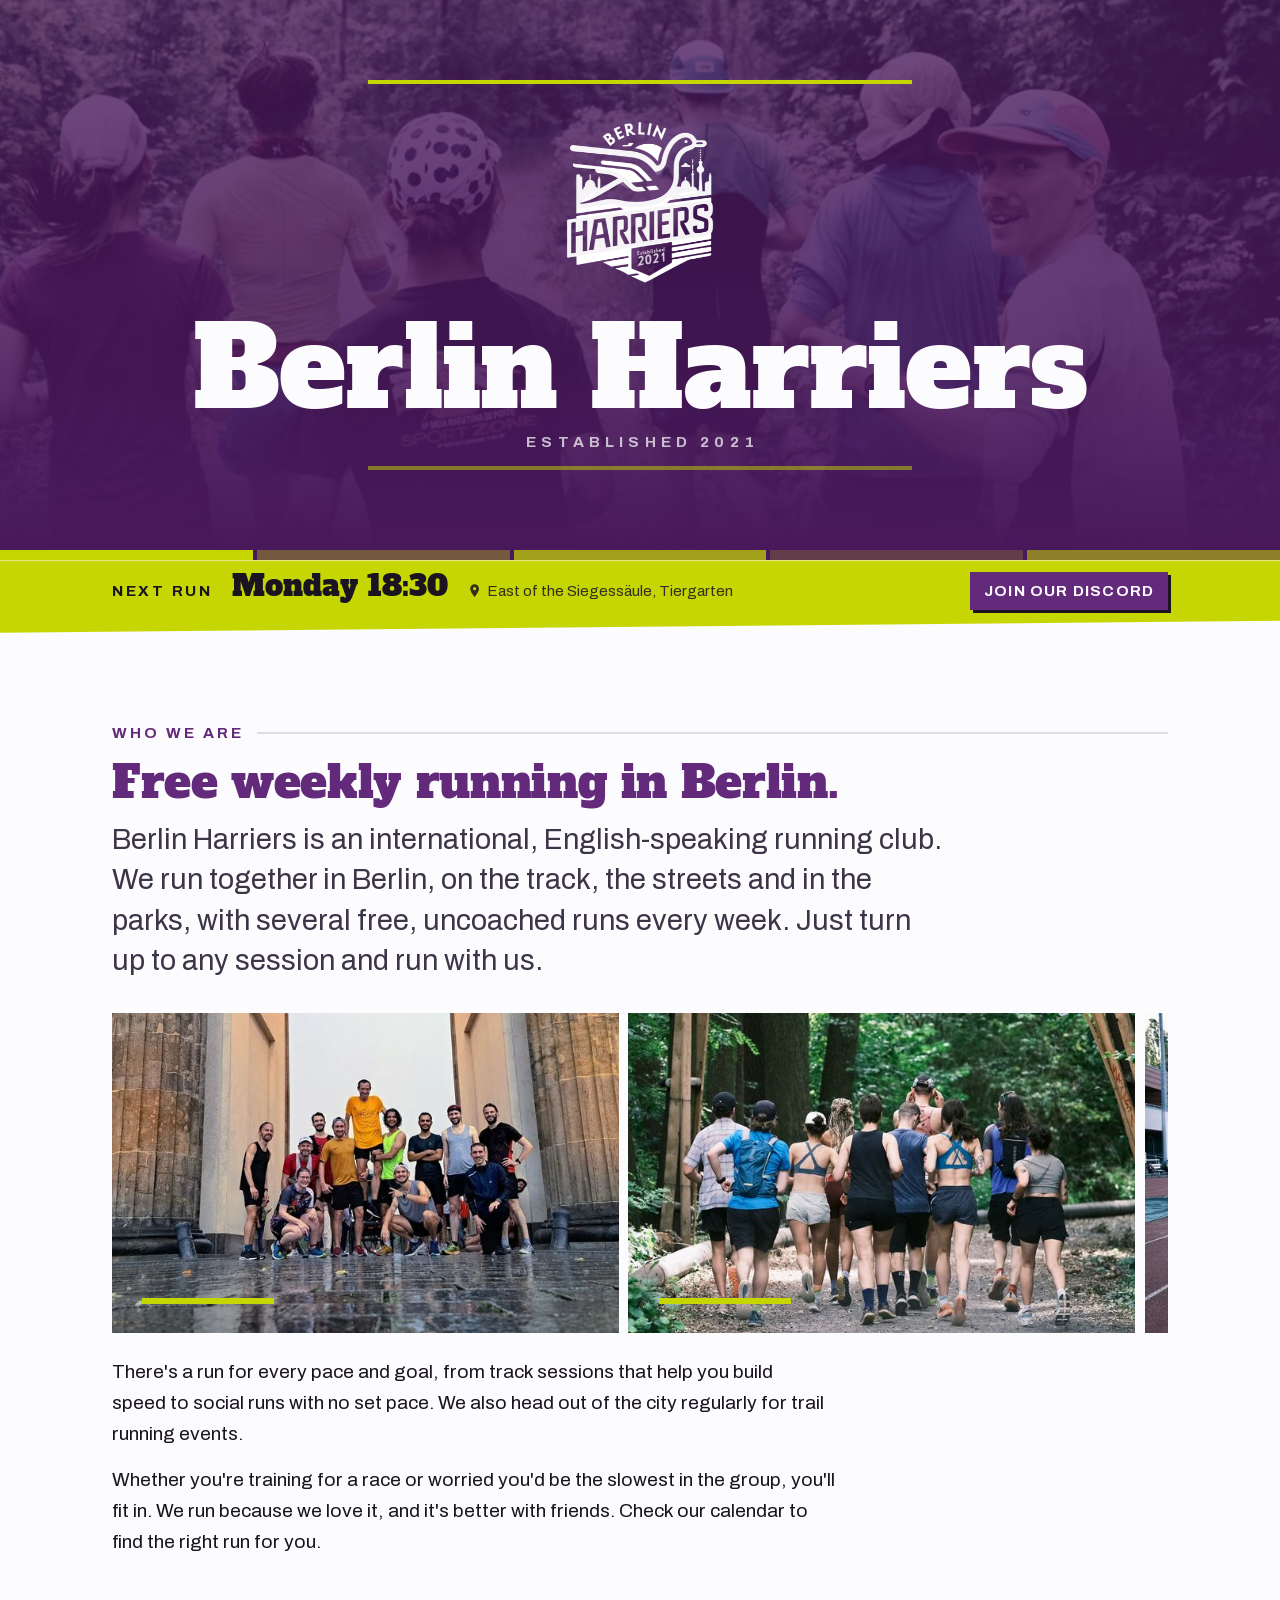
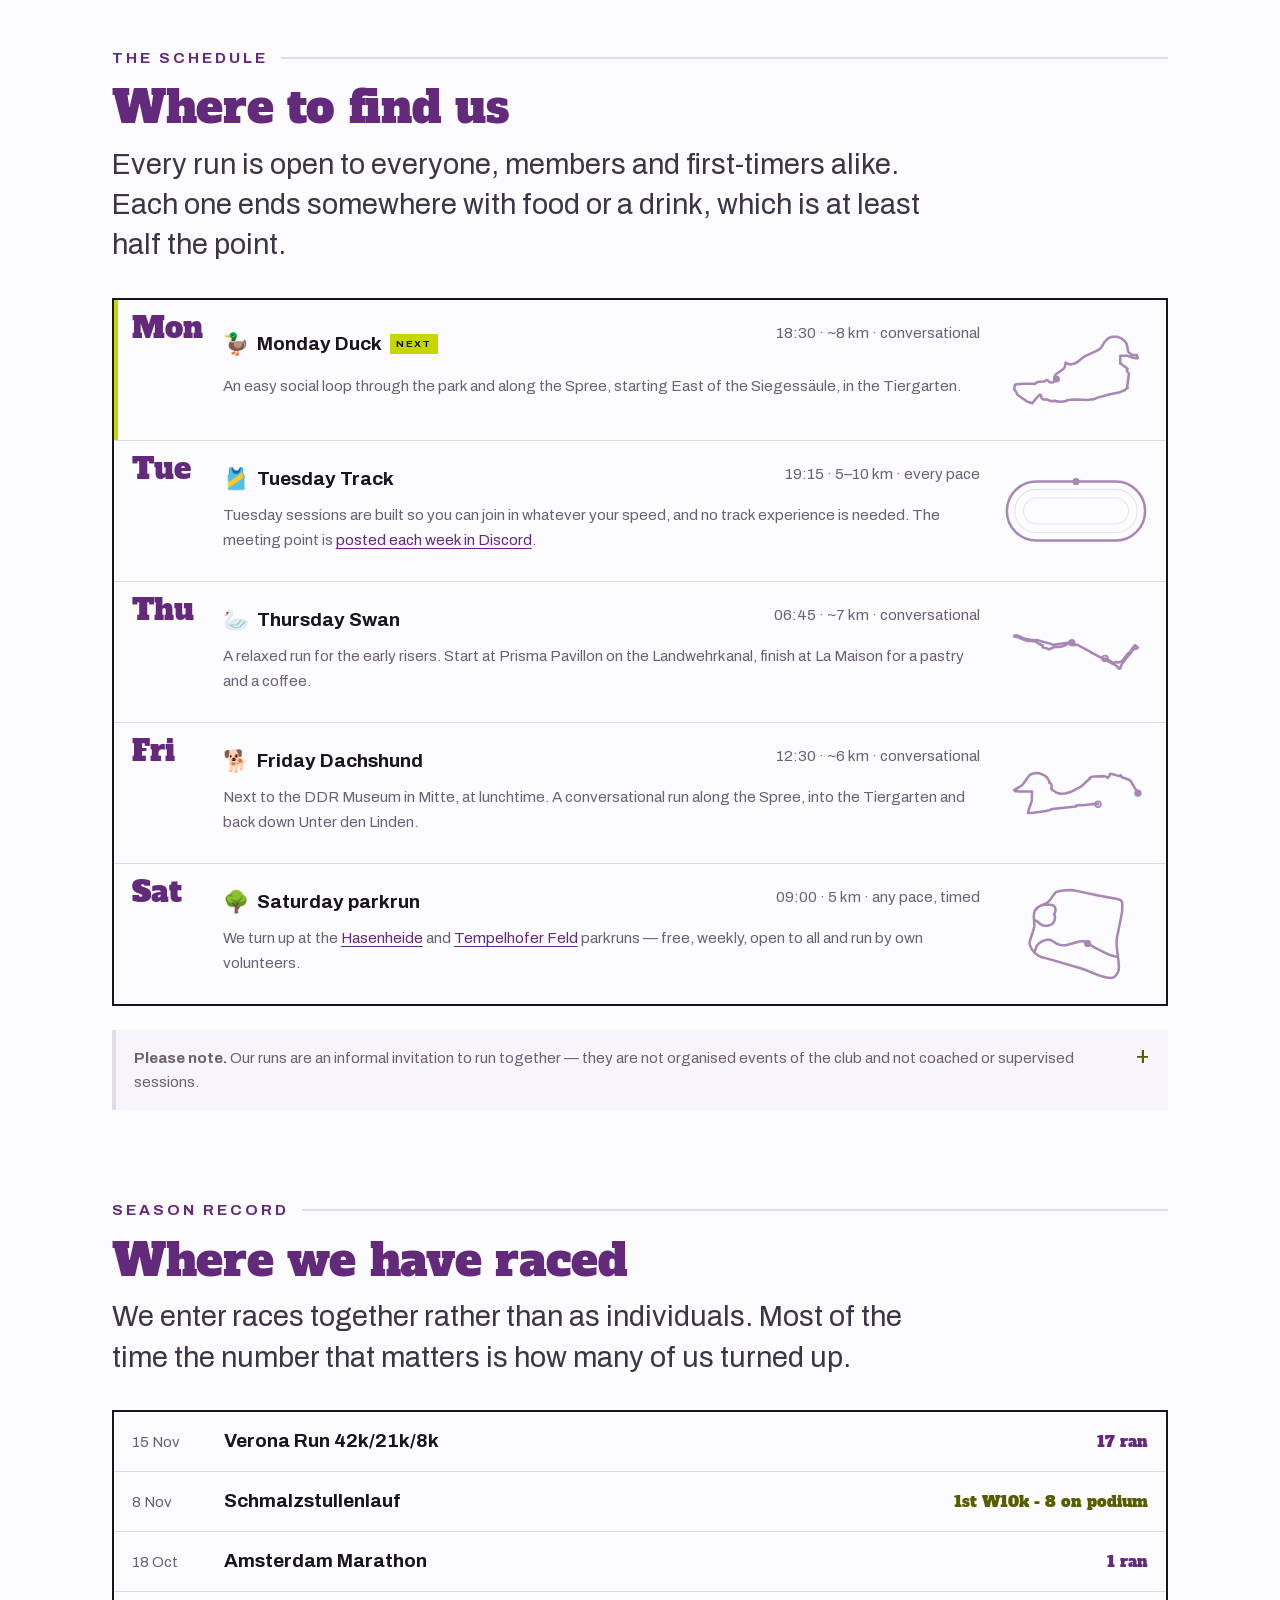
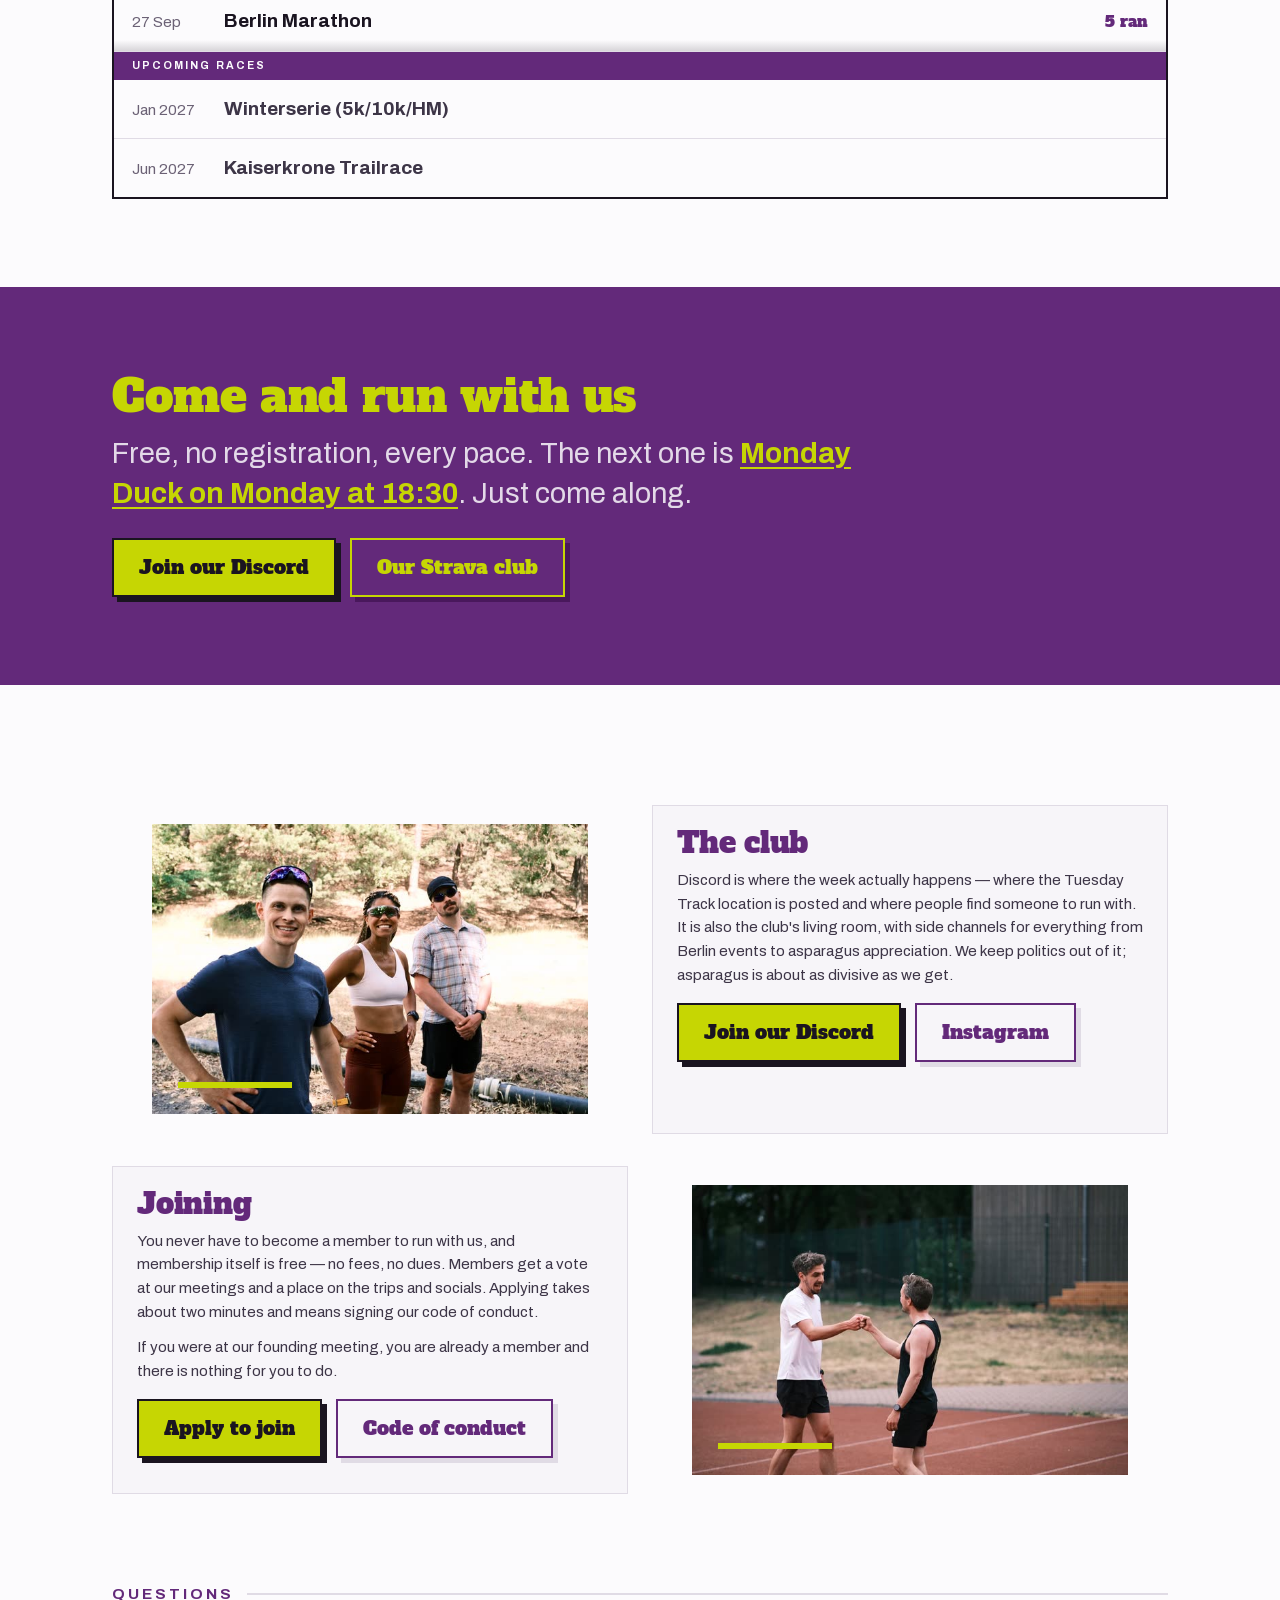
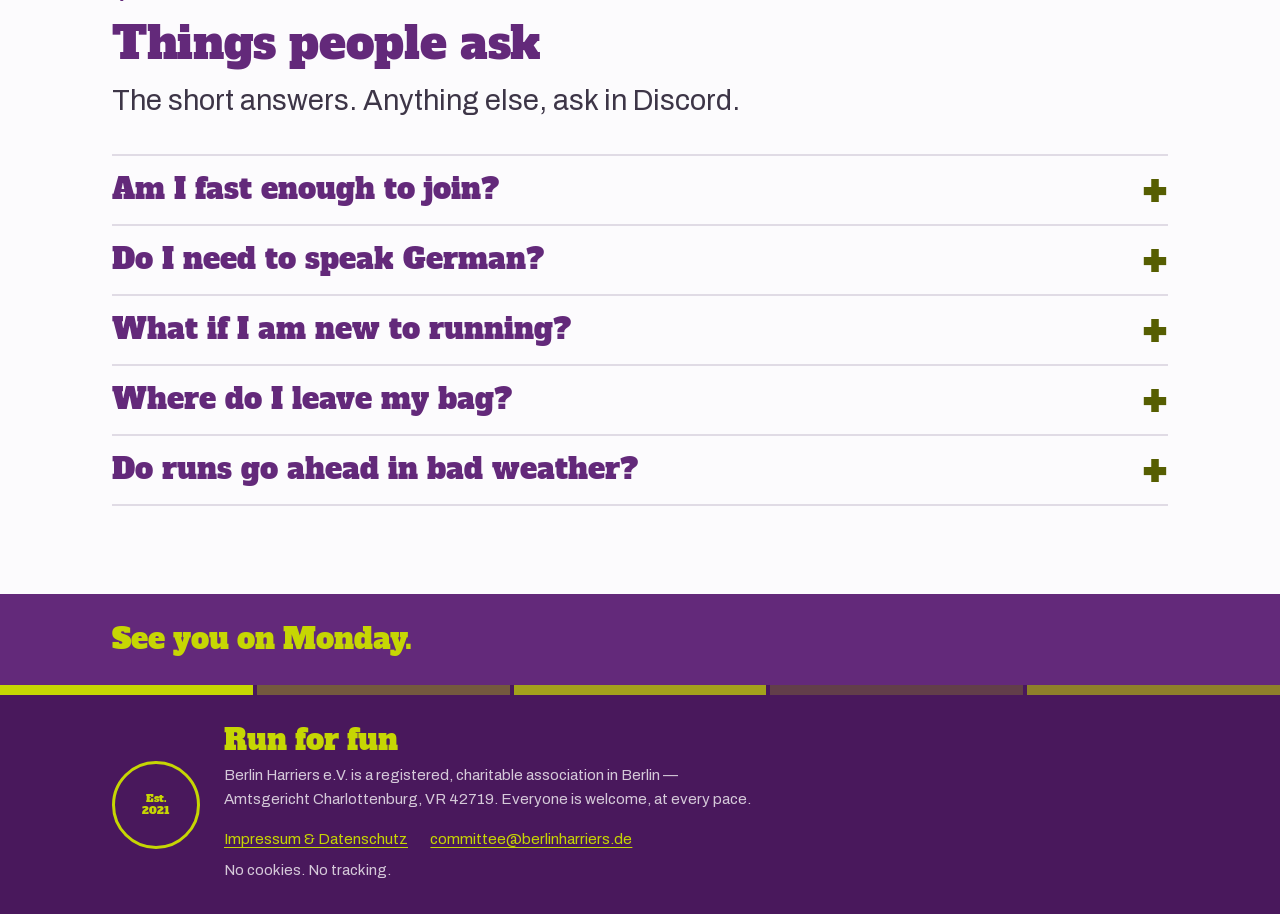
==== site/index.html @ d8f1c3f9 "Move finished races to past events, update race results and run paces Races with a data-ends date mo" ====
<!doctype html>
<html lang="en">
<head>
<meta charset="utf-8">
<meta name="viewport" content="width=device-width, initial-scale=1">
<title>Berlin Harriers e.V. — Free English-Speaking Running Club in Berlin</title>
<meta name="description" content="A free, English-speaking running club in Berlin. Five runs a week — Tiergarten, the track, the Landwehrkanal, Mitte and parkrun. No fees, no registration, no set pace. Just turn up.">
<link rel="canonical" href="https://berlinharriers.de/">
<link rel="icon" type="image/png" href="favicon-32.png">
<link rel="apple-touch-icon" href="apple-touch-icon.png">
<meta property="og:type" content="website">
<meta property="og:title" content="Berlin Harriers e.V. — Run for fun">
<meta property="og:description" content="A free, English-speaking running club in Berlin. Five runs a week. No fees, no registration, no set pace.">
<meta property="og:url" content="https://berlinharriers.de/">
<meta property="og:image" content="https://berlinharriers.de/photos/forest-1600.jpg">
<meta property="og:image:alt" content="About a dozen runners seen from behind, jogging together along a gravel path through green woodland on a summer day">
<meta property="og:locale" content="en_GB">
<meta name="twitter:card" content="summary_large_image">
<meta name="theme-color" content="#49185c">
<link rel="preload" as="font" type="font/woff2" href="fonts/archivo.woff2" crossorigin>
<link rel="stylesheet" href="styles.css">
</head>

<body itemscope itemtype="https://schema.org/SportsClub">
<meta itemprop="name" content="Berlin Harriers e.V.">
<meta itemprop="url" content="https://berlinharriers.de/">
<meta itemprop="email" content="committee@berlinharriers.de">
<meta itemprop="sport" content="Running">
<meta itemprop="foundingDate" content="2021">
<link itemprop="sameAs" href="https://www.strava.com/clubs/1002515">
<link itemprop="sameAs" href="https://www.instagram.com/berlinharriers/">
<link itemprop="sameAs" href="https://discord.gg/xsdCpfDaTn">

<a class="skip" href="#runs">Skip to the runs</a>

<header class="masthead">
  <video class="backdrop" autoplay muted loop playsinline preload="auto"
         poster="hero-poster.jpg" aria-hidden="true" tabindex="-1">
    <source src="hero.mp4" type="video/mp4">
  </video>
  <img class="backdrop backdrop--still" src="hero-poster.jpg" alt="" aria-hidden="true"
       width="1280" height="496">
  <div class="wrap">
    <div class="rule" aria-hidden="true"></div>
    <img class="crest" src="crest-knockout.png" width="400" height="423"
         alt="Berlin Harriers crest: a swan in flight above the Berlin skyline">
    <h1 itemprop="alternateName">Berlin Harriers</h1>
    <p class="est">Established 2021</p>
    <div class="rule soft" aria-hidden="true"></div>
  </div>
</header>

<div class="stripes" aria-hidden="true"><i></i><i></i><i></i><i></i><i></i></div>

<div class="next" id="next-run">
  <div class="wrap">
    <span class="lbl">Next run</span>
    <a class="run" href="runs/monday-duck.html" data-next-link><b data-next-when>Monday 18:30</b></a>
    <span class="where"><svg class="pin" viewBox="0 0 24 24" aria-hidden="true"><path fill="currentColor" d="M12 2a7 7 0 0 0-7 7c0 5 7 13 7 13s7-8 7-13a7 7 0 0 0-7-7Zm0 9.5A2.5 2.5 0 1 1 12 6.5a2.5 2.5 0 0 1 0 5Z"/></svg><span data-next-where>East of the Siegessäule, Tiergarten</span></span>
    <a class="join" href="https://discord.com/invite/xsdCpfDaTn" target="_blank" rel="noopener">Join our Discord<span class="vh"> (opens in a new tab)</span></a>
  </div>
</div>

<main>

<section class="band" id="about">
  <div class="wrap">
    <p class="eyebrow">Who we are</p>
    <h2>Free weekly running in Berlin.</h2>
    <p class="lede">Berlin Harriers is an international, English-speaking running club.
      We run together in Berlin, on the track, the streets and in the parks, with several free, uncoached runs every week.
      Just turn up to any session and run with us.</p>

    <div class="gallery" tabindex="0" role="group"
         aria-label="Club photos — scroll sideways or use the arrow keys">
      <figure class="shot">
        <img src="photos/duck-1024.jpg" width="1024" height="683" loading="lazy" decoding="async"
             alt="About fifteen runners posing together between the columns of the Brandenburg Gate on wet cobblestones, a few crouching at the front" srcset="photos/duck-640.jpg 640w, photos/duck-1024.jpg 1024w, photos/duck-1200.jpg 1200w" sizes="(min-width:52rem) 34rem, 88vw">
      </figure>
      <figure class="shot">
        <img src="photos/forest-1024.jpg" width="1024" height="683" loading="lazy" decoding="async"
             alt="About a dozen runners seen from behind, jogging together along a gravel path through green woodland on a summer day" srcset="photos/forest-640.jpg 640w, photos/forest-1024.jpg 1024w, photos/forest-1600.jpg 1600w" sizes="(min-width:52rem) 34rem, 88vw">
      </figure>
      <figure class="shot">
        <img src="photos/track-1024.jpg" width="1024" height="683" loading="lazy" decoding="async"
             alt="Runners on a red running track on a summer evening, two of them smiling as they jog towards the camera" srcset="photos/track-640.jpg 640w, photos/track-1024.jpg 1024w, photos/track-1200.jpg 1200w" sizes="(min-width:52rem) 34rem, 88vw">
      </figure>
      <figure class="shot">
        <img src="photos/swan-1024.jpg" width="1024" height="683" loading="lazy" decoding="async"
             alt="Four runners in winter running gear walking towards the camera along a cobbled street, smiling, one making a peace sign" srcset="photos/swan-640.jpg 640w, photos/swan-1024.jpg 1024w, photos/swan-1200.jpg 1200w" sizes="(min-width:52rem) 34rem, 88vw">
      </figure>
      <figure class="shot">
        <img src="photos/parkrun-1024.jpg" width="1024" height="683" loading="lazy" decoding="async"
             alt="A smiling runner in a backwards cap giving a thumbs-up while running past trees in a park" srcset="photos/parkrun-640.jpg 640w, photos/parkrun-1024.jpg 1024w, photos/parkrun-1200.jpg 1200w" sizes="(min-width:52rem) 34rem, 88vw">
      </figure>
    </div>

    <div class="prose" itemprop="description">
      <p>There's a run for every pace and goal, from track sessions that help you build speed to social runs with no set pace.
        We also head out of the city regularly for trail running events.</p>
      <p>Whether you're training for a race or worried you'd be the slowest in the group, you'll fit in.
        We run because we love it, and it's better with friends. Check our calendar to find the right run for you.</p>
    </div>
  </div>
</section>

<section class="band" id="runs">
  <div class="wrap">
    <p class="eyebrow">The schedule</p>
    <h2>Where to find us</h2>
    <p class="lede">Every run is open to everyone, members and first-timers alike. Each one ends
      somewhere with food or a drink, which is at least half the point.</p>

    <div class="fixtures" tabindex="0" role="group"
         aria-label="The five weekly runs — scroll sideways or use the arrow keys on narrow screens">

      <article class="fix" data-day="1" data-time="18:30" data-label="Monday" data-where="East of the Siegessäule, Tiergarten">
        <span class="day">Mon</span>
        <span class="name"><span class="mark" aria-hidden="true">🦆</span><a href="runs/monday-duck.html">Monday Duck</a> <span class="todaytag">Next</span></span>
        <span class="when num">18:30 · ~8 km · conversational</span>
        <span class="after">An easy social loop through the park and along the Spree, starting East of
          the Siegessäule, in the Tiergarten.</span>
        <svg class="rt" viewBox="0 0 200 150" aria-hidden="true"><path d="M72.8 87.5 72.7 85.3 71.5 84.8 70.5 83.8 70.9 82.4 72.6 80.5 82.0 74.0 83.5 72.5 84.4 70.8 85.7 64.7 89.7 66.8 92.8 67.2 97.8 66.0 101.1 64.6 112.5 55.6 127.7 48.9 132.3 46.3 133.7 45.2 136.1 42.2 139.6 35.9 143.4 32.5 143.2 32.2 145.4 30.8 147.8 29.5 150.8 28.9 156.9 28.9 159.6 29.7 163.0 31.2 166.7 33.9 169.4 36.8 170.3 38.6 170.7 40.0 170.4 40.1 171.3 42.7 172.4 49.3 173.4 50.8 176.4 53.2 179.3 54.2 184.7 54.1 185.2 58.5 186.0 58.5 182.2 58.5 178.1 57.7 171.8 55.3 161.5 55.3 161.6 66.4 162.4 66.4 171.7 73.2 170.7 74.9 171.4 74.9 170.7 74.9 171.0 77.2 173.6 79.7 170.9 100.0 172.1 99.8 170.9 100.0 167.6 103.1 160.8 105.8 147.2 108.6 128.7 113.7 127.4 114.7 123.0 115.9 121.7 115.7 116.8 116.8 98.3 116.0 92.3 116.2 87.4 117.0 86.4 117.7 86.5 118.2 79.6 119.1 77.1 119.0 74.1 118.3 71.7 118.5 71.5 117.8 69.5 118.4 69.5 118.0 68.8 117.8 65.8 118.4 59.1 116.0 54.9 115.9 53.6 115.5 52.0 113.5 51.4 110.3 49.7 109.3 49.0 109.5 45.2 114.2 44.7 114.3 39.3 121.3 39.5 121.1 33.9 119.4 30.9 118.1 18.7 109.4 16.7 105.2 14.0 101.8 15.1 95.8 15.9 95.0 29.0 94.0 40.4 94.0 42.9 94.5 44.5 92.9 46.9 91.7 49.1 91.2 55.2 91.0 57.5 90.1 58.9 88.9 60.9 89.3 62.7 91.4 65.0 92.5 68.0 92.1 69.8 91.0 71.1 89.1" fill="none" stroke="currentColor" stroke-width="3.5" stroke-linecap="round" stroke-linejoin="round"/><circle cx="72.8" cy="87.5" r="5" fill="currentColor"/></svg>
      </article>

      <article class="fix" data-day="2" data-time="19:15" data-label="Tuesday" data-where="Posted each week in Discord">
        <span class="day">Tue</span>
        <span class="name"><span class="mark" aria-hidden="true">🎽</span><a href="runs/tuesday-track.html">Tuesday Track</a> <span class="todaytag">Next</span></span>
        <span class="when num">19:15 · 5–10 km · every pace</span>
        <span class="after">Tuesday sessions are built so you can join in whatever your speed, and no
          track experience is needed. The meeting point is <a href="https://discord.gg/xsdCpfDaTn" target="_blank" rel="noopener">posted each week in
          Discord<span class="vh"> (opens in a new tab)</span></a>.</span>
        <svg class="rt" viewBox="0 0 200 150" aria-hidden="true"><g fill="none" stroke="currentColor" stroke-linecap="round"><path opacity=".22" stroke-width="1.5" d="M45 45h110a30 30 0 0 1 0 60H45a30 30 0 0 1 0-60Z"/><path opacity=".22" stroke-width="1.5" d="M45 57h110a18 18 0 0 1 0 36H45a18 18 0 0 1 0-36Z"/><path stroke-width="3.5" d="M45 34h110a41 41 0 0 1 0 82H45a41 41 0 0 1 0-82Z"/></g><circle cx="100" cy="34" r="5" fill="currentColor"/></svg>
      </article>

      <article class="fix" data-day="4" data-time="06:45" data-label="Thursday" data-where="Prisma Pavillon, Landwehrkanal">
        <span class="day">Thu</span>
        <span class="name"><span class="mark" aria-hidden="true">🦢</span><a href="runs/thursday-swan.html">Thursday Swan</a> <span class="todaytag">Next</span></span>
        <span class="when num">06:45 · ~7 km · conversational</span>
        <span class="after">A relaxed run for the early risers. Start at Prisma Pavillon on the
          Landwehrkanal, finish at La Maison for a pastry and a coffee.</span>
        <svg class="rt" viewBox="0 0 200 150" aria-hidden="true"><path d="M94.2 62.0 93.9 61.5 68.6 64.9 68.6 65.3 64.1 63.4 52.6 60.5 48.0 58.8 36.4 58.1 29.5 56.7 25.1 55.2 23.0 53.9 16.3 51.6 14.4 52.6 14.0 53.5 20.3 54.7 23.5 56.5 29.6 58.3 30.6 59.3 41.5 59.9 44.3 60.7 48.9 63.9 53.9 66.0 53.5 68.2 55.2 68.9 58.9 69.7 62.9 71.6 64.4 70.1 65.9 70.0 69.0 68.5 73.6 67.8 76.6 68.1 83.0 66.6 89.9 63.1 94.5 63.3 96.2 65.5 97.4 65.5 98.6 64.6 102.6 65.4 118.9 74.1 121.5 75.9 154.7 93.3 156.4 94.5 159.2 98.0 160.1 98.4 161.7 97.8 161.8 96.2 163.5 92.1 168.7 85.0 176.0 76.3 176.7 74.7 178.5 72.5 181.0 70.7 184.5 70.1 185.8 69.0 185.9 68.2 184.0 67.4 182.1 65.6 181.6 65.8 179.0 69.1 175.7 74.3 172.7 76.6 167.4 82.9 165.9 85.5 163.1 88.1 158.2 89.5 156.9 89.4 155.2 88.5 154.0 90.4 153.0 90.4 150.1 89.2 146.0 86.6 140.4 84.0" fill="none" stroke="currentColor" stroke-width="3.5" stroke-linecap="round" stroke-linejoin="round"/><circle cx="140.4" cy="84.0" r="4" fill="none" stroke="currentColor" stroke-width="2.5"/><circle cx="94.2" cy="62.0" r="5" fill="currentColor"/></svg>
      </article>

      <article class="fix" data-day="5" data-time="12:30" data-label="Friday" data-where="DDR Museum, Mitte">
        <span class="day">Fri</span>
        <span class="name"><span class="mark" aria-hidden="true">🐕</span><a href="runs/friday-dachshund.html">Friday Dachshund</a> <span class="todaytag">Next</span></span>
        <span class="when num">12:30 · ~6 km · conversational</span>
        <span class="after">Next to the DDR Museum in Mitte, at lunchtime. A conversational run along
          the Spree, into the Tiergarten and back down Unter den Linden.</span>
        <svg class="rt" viewBox="0 0 200 150" aria-hidden="true"><path d="M186.0 75.3 176.8 59.8 175.5 57.8 174.4 56.9 163.2 52.8 162.4 50.4 159.7 51.5 154.4 49.8 147.3 48.4 146.0 52.0 144.1 53.9 143.5 53.3 139.4 51.6 137.7 51.5 137.6 51.9 132.7 51.7 125.1 52.2 121.0 52.9 118.8 54.3 119.0 55.9 117.7 56.0 108.0 65.3 107.7 65.1 105.8 66.9 91.5 74.0 84.7 75.8 79.0 75.9 74.4 75.0 71.7 74.1 71.9 73.6 66.9 70.6 65.4 68.7 66.1 67.5 66.2 65.3 65.8 63.7 64.3 60.9 62.9 60.9 62.5 58.4 61.0 55.3 60.2 54.0 58.2 52.1 55.3 50.1 49.0 47.6 44.6 47.2 41.7 47.5 37.6 49.0 34.9 51.0 26.8 62.2 24.5 64.5 21.2 66.7 15.1 69.9 15.0 70.6 14.0 71.1 15.8 72.4 19.3 72.2 19.3 72.8 38.9 72.8 38.7 85.4 34.4 98.5 34.1 98.5 33.5 102.8 40.8 102.4 58.4 100.0 63.0 98.9 66.9 97.2 100.2 93.8 100.1 92.7 100.6 92.4 107.6 91.6 107.7 91.9 109.4 91.7 109.4 92.0 121.7 90.7 121.7 90.4 122.1 90.3 123.3 90.3 123.3 90.6 130.6 89.8 130.6 90.6" fill="none" stroke="currentColor" stroke-width="3.5" stroke-linecap="round" stroke-linejoin="round"/><circle cx="130.6" cy="90.6" r="4" fill="none" stroke="currentColor" stroke-width="2.5"/><circle cx="186.0" cy="75.3" r="5" fill="currentColor"/></svg>
      </article>

      <article class="fix" data-day="6" data-time="09:00" data-label="Saturday" data-where="Hasenheide and Tempelhofer Feld">
        <span class="day">Sat</span>
        <span class="name"><span class="mark" aria-hidden="true">🌳</span><a href="runs/saturday-parkrun.html">Saturday parkrun</a> <span class="todaytag">Next</span></span>
        <span class="when num">09:00 · 5 km · any pace, timed</span>
        <span class="after">We turn up at the <a href="https://www.parkrun.com.de/hasenheide/" target="_blank" rel="noopener">Hasenheide<span class="vh"> (opens in a new tab)</span></a>
          and <a href="https://www.parkrun.com.de/tempelhoferfeld/" target="_blank" rel="noopener">Tempelhofer Feld<span class="vh"> (opens in a new tab)</span></a>
          parkruns — free, weekly, open to all and run by own volunteers.</span>
        <svg class="rt" viewBox="0 0 200 150" aria-hidden="true"><path d="M116.1 88.1 111.0 85.2 106.2 85.0 85.7 90.5 81.1 90.7 79.0 90.5 73.8 88.9 65.0 83.3 63.6 82.9 59.1 83.1 53.5 84.8 48.7 87.9 46.1 90.9 44.7 93.4 42.2 100.8 38.3 95.7 36.2 90.9 35.5 88.3 35.7 85.4 41.1 68.9 42.2 63.0 41.4 49.8 42.1 44.9 42.9 42.4 44.4 40.3 47.1 37.9 50.7 35.8 58.3 32.5 61.1 30.7 64.1 27.4 71.1 17.7 73.3 16.5 76.0 15.6 82.4 14.6 91.4 14.0 97.3 14.4 143.2 23.9 154.2 25.7 160.5 27.4 162.1 28.2 164.0 30.9 164.3 32.5 164.1 43.0 163.1 49.8 156.6 81.1 156.4 87.9 156.9 95.9 159.1 113.0 159.6 121.8 159.1 125.7 157.2 130.2 154.3 133.7 151.9 135.4 147.5 136.0 140.3 135.0 130.9 132.1 114.2 125.3 106.2 122.6 67.7 111.3 51.7 107.0 47.7 105.1 42.2 100.8 38.3 95.7 36.2 90.9 35.5 88.3 35.7 85.4 41.1 68.9 42.2 63.0 41.4 49.8 42.1 44.9 42.9 42.4 47.1 37.9 50.7 35.8 55.1 34.2 56.5 34.6 61.6 34.0 67.0 34.6 69.5 36.2 70.9 38.1 71.6 40.3 71.5 43.2 70.6 45.7 69.6 47.1 70.6 49.6 70.9 52.3 69.9 57.4 68.0 60.1 65.6 61.9 60.6 63.6 56.7 63.6 53.2 63.0 52.3 61.9 50.4 61.1 45.7 57.2 43.2 56.0 41.6 55.8 41.4 49.8 42.1 44.9 42.9 42.4 44.4 40.3 47.1 37.9 50.7 35.8 58.3 32.5 61.1 30.7 64.1 27.4 71.1 17.7 73.3 16.5 76.0 15.6 82.4 14.6 91.4 14.0 97.3 14.4 127.3 20.8 154.2 25.7 160.5 27.4 162.1 28.2 164.0 30.9 164.3 32.5 164.1 43.0 163.1 49.8 156.6 81.1 156.4 87.9 156.9 95.9 158.2 106.6 155.3 106.4 146.8 104.1 141.3 101.6 126.1 94.0 111.8 85.6" fill="none" stroke="currentColor" stroke-width="3.5" stroke-linecap="round" stroke-linejoin="round"/><circle cx="116.1" cy="88.1" r="5" fill="currentColor"/></svg>
      </article>
    </div>

    <details class="smallprint">
      <summary><span><strong>Please note.</strong> Our runs are an informal invitation to run
        together — they are not organised events of the club and not coached or supervised sessions.</span></summary>
      <p>Everyone takes part on their own responsibility and is
        asked to judge their own fitness and health. We run on public roads and paths, where the normal
        traffic rules apply and each runner is responsible for their own conduct. Guests who are not
        members of Berlin Harriers e.V. are not covered by the club's sports insurance.</p>
    </details>
  </div>
</section>

<section class="band" id="season">
  <div class="wrap">
    <p class="eyebrow">Season record</p>
    <h2>Where we have raced</h2>
    <p class="lede">We enter races together rather than as individuals. Most of the time the number
      that matters is how many of us turned up.</p>

    <div class="season">
      <div class="past" role="region" aria-label="Past races" tabindex="0">
      <div class="row"><span class="dt num">15 Nov</span><span class="ev">Verona Run 42k/21k/8k</span><span class="rs">17 ran</span></div>
      <div class="row"><span class="dt num">8 Nov</span><span class="ev">Schmalzstullenlauf</span><span class="rs win">1st W10k - 8 on podium</span></div>
      <div class="row"><span class="dt num">18 Oct</span><span class="ev">Amsterdam Marathon</span><span class="rs">1 ran</span></div>
      <div class="row"><span class="dt num">27 Sep</span><span class="ev">Berlin Marathon</span><span class="rs">5 ran</span></div>
      <div class="row"><span class="dt num">13 Sep</span><span class="ev">Kreuzberger Viertelmarathon</span><span class="rs">2 ran</span></div>
      <div class="row"><span class="dt num">6 Sep</span><span class="ev">Reinickendorf Halbmarathon</span><span class="rs">2 ran</span></div>
      <div class="row"><span class="dt num">15–16 Aug</span><span class="ev">Mauerweglauf (100 Miles Berlin)</span><span class="rs win">1st place</span></div>
      <div class="row"><span class="dt num">13 Jun</span><span class="ev">Tschirgant Trail Race</span><span class="rs">17 ran</span></div>
      <div class="row"><span class="dt num">10 May</span><span class="ev">Wings for Life World Run</span><span class="rs">2 ran</span></div>
      <div class="row"><span class="dt num">20 Apr</span><span class="ev">Boston Marathon</span><span class="rs">2 ran</span></div>
      <div class="row"><span class="dt num">19 Apr</span><span class="ev">Vienna Marathon</span><span class="rs">2 ran</span></div>
      <div class="row"><span class="dt num">12 Apr</span><span class="ev">Rotterdam Marathon</span><span class="rs">1 ran</span></div>
      <div class="row"><span class="dt num">6 Mar</span><span class="ev">Transgrancanaria</span><span class="rs">3 ran</span></div>
      <div class="row"><span class="dt num">1 Mar</span><span class="ev">Kleinmachnow Backyard Half Marathon</span><span class="rs win">1st place</span></div>
      </div>
      <!-- data-ends: the race's last day (month end if only the month is known), used by app.js -->
      <div class="now">Upcoming races</div>
      <div class="row up" data-ends="2027-01-31"><span class="dt num">Jan 2027</span><span class="ev">Winterserie (5k/10k/HM)</span></div>
      <div class="row up" data-ends="2027-06-26"><span class="dt num">Jun 2027</span><span class="ev">Kaiserkrone Trailrace</span></div>
    </div>


  </div>
</section>

<section class="cta">
  <div class="wrap">
    <h2>Come and run with us</h2>
    <p>Free, no registration, every pace. The next one is
      <a href="runs/monday-duck.html" data-next-run data-next-link>Monday Duck on Monday at 18:30</a>. Just come along.</p>
    <div class="btns">
      <a class="btn" href="https://discord.gg/xsdCpfDaTn" target="_blank" rel="noopener">Join our Discord<span class="vh"> (opens in a new tab)</span></a>
      <a class="btn ghost" href="https://www.strava.com/clubs/1002515" target="_blank" rel="noopener">Our Strava club<span class="vh"> (opens in a new tab)</span></a>
    </div>
  </div>
</section>

<section class="band" id="join">
  <div class="wrap">
    <div class="duo">
      <figure class="shot">
        <img src="photos/trio-640.jpg" width="1024" height="683" loading="lazy" decoding="async"
               alt="Three runners in sunglasses smiling at the camera in a sunny clearing among pine trees" srcset="photos/trio-640.jpg 640w, photos/trio-1024.jpg 1024w, photos/trio-1200.jpg 1200w" sizes="(min-width:52rem) 34rem, 100vw">
      </figure>

      <div class="card">
        <h3>The club</h3>
        <p>Discord is where the week actually happens — where the Tuesday Track location is posted and
          where people find someone to run with. It is also the club's living room, with side channels
          for everything from Berlin events to asparagus appreciation. We keep politics out of it;
          asparagus is about as divisive as we get.</p>
        <div class="btns">
          <a class="btn" href="https://discord.gg/xsdCpfDaTn" target="_blank" rel="noopener">Join our Discord<span class="vh"> (opens in a new tab)</span></a>
          <a class="btn ghost" href="https://www.instagram.com/berlinharriers/" target="_blank" rel="noopener">Instagram<span class="vh"> (opens in a new tab)</span></a>
        </div>
      </div>
    </div>

    <div class="duo">
      <div class="card">
        <h3>Joining</h3>
        <p>You never have to become a member to run with us, and membership itself is free — no fees,
          no dues. Members get a vote at our meetings and a place on the trips and socials.
          Applying takes about two minutes and means signing our code of conduct.</p>
        <p style="margin-block-start:var(--sp-3)">If you were at our founding meeting, you are
          already a member and there is nothing for you to do.</p>
        <div class="btns">
          <a class="btn" href="https://forms.gle/tWHdSD7uLZCcdwvS8" target="_blank" rel="noopener">Apply to join<span class="vh"> (opens in a new tab)</span></a>
          <a class="btn ghost" href="code-of-conduct.pdf" target="_blank" rel="noopener">Code of conduct<span class="vh"> (opens in a new tab)</span></a>
        </div>
      </div>

      <figure class="shot">
        <img src="photos/fistbump-640.jpg" width="1024" height="683" loading="lazy" decoding="async"
               alt="Two runners bumping fists on a red running track, one in a white T-shirt and one in a black vest" srcset="photos/fistbump-640.jpg 640w, photos/fistbump-1024.jpg 1024w, photos/fistbump-1200.jpg 1200w" sizes="(min-width:52rem) 34rem, 100vw">
      </figure>
    </div>
  </div>
</section>

<section class="band" id="faq">
  <div class="wrap">
    <p class="eyebrow">Questions</p>
    <h2>Things people ask</h2>
    <p class="lede">The short answers. Anything else, ask in Discord.</p>

    <div class="faq">
      <details>
        <summary>Am I fast enough to join?</summary>
        <p>We have club members of many different speeds. Some of our usual runs are done at easy or
          conversational paces: we agree the pace depending on who is joining and try to stick together,
          so no one is left behind. On Tuesday and Saturday everyone runs at their own pace, we cheer
          each other on and grab a bite or a drink together afterwards. The Harriers is a good place to
          find people who run at your pace and meet up for runs, and a good place if you're looking to
          get faster, too.</p>
      </details>
      <details>
        <summary>Do I need to speak German?</summary>
        <p>No. Our members come from many different countries, and we are a primarily English-speaking
          club.</p>
      </details>
      <details>
        <summary>What if I am new to running?</summary>
        <p>We are happy to welcome members who are new to running. It makes us happy to see new people
          join this awesome sport we love so much. Come along to one of our runs, and we'll be glad to
          give you tips to help you on your way.</p>
      </details>
      <details>
        <summary>Where do I leave my bag?</summary>
        <p>Some of our runs take place in more organised settings, like Tuesday Track and the Saturday
          parkruns, but the other runs during the week have nowhere to leave a bag. We recommend a
          running backpack if you want to carry a warmer jacket, extra snacks or water.</p>
      </details>
      <details>
        <summary>Do runs go ahead in bad weather?</summary>
        <p>Generally we meet up rain or shine, but it's best to check the Discord channel for each run
          the day before or the morning of the run to make sure it's taking place. Runs are sometimes
          cancelled because of icy conditions.</p>
      </details>
    </div>
  </div>
</section>

<section class="cta cta--slim">
  <div class="wrap">
    <h2>See you on <span data-next-day>Monday</span>.</h2>
  </div>
</section>

</main>

<div class="stripes" aria-hidden="true"><i></i><i></i><i></i><i></i><i></i></div>

<footer>
  <div class="wrap">
    <div class="rosette" aria-hidden="true">Est.<br>2021</div>
    <div>
      <h2>Run for fun</h2>
      <p>Berlin Harriers e.V. is a registered, charitable association in Berlin — Amtsgericht
        Charlottenburg, VR 42719. Everyone is welcome, at every pace.</p>
      <p class="legal">
        <a href="impressum.html">Impressum &amp; Datenschutz</a>
        <a href="mailto:committee@berlinharriers.de">committee@berlinharriers.de</a>
        <span>No cookies. No tracking.</span>
      </p>
    </div>
  </div>
</footer>

<script src="app.js" defer></script>
</body>
</html>
---- site/styles.css ----
/* Berlin Harriers e.V. — no cookies, no storage, no third-party requests.
   One small local script for the next-run display. */

@font-face{font-family:'Alfa Slab One';src:url('fonts/AlfaSlabOne-Regular.woff2') format('woff2');
  font-weight:400;font-style:normal;font-display:swap}
@font-face{font-family:'Archivo';src:url('fonts/archivo.woff2') format('woff2');
  font-weight:400 700;font-style:normal;font-display:swap}

@layer tokens, base, layout, devices, components, motion;

@layer tokens{
  :root{
    color-scheme:light dark;
    --paper:      light-dark(oklch(99%   .003 308), oklch(18.7% .022 297));
    --surface:    light-dark(oklch(97.3% .006 308), oklch(22.7% .029 299));
    --line:       light-dark(oklch(89.8% .015 308), oklch(31%   .030 302));
    --ink:        light-dark(oklch(20.4% .025 307), oklch(92.5% .014 304));
    --ink-soft:   light-dark(oklch(34.5% .033 305), oklch(82%   .020 304));
    --muted:      light-dark(oklch(50.9% .033 308), oklch(70.4% .032 305));
    --purple:     oklch(40% .140 314.6);
    --purple-deep:oklch(32% .120 314.6);
    --brand:      light-dark(oklch(40% .140 314.6), oklch(74% .070 316));
    --on-purple:  oklch(99% .003 308);
    --volt:       oklch(83.5% .189 115.1);
    --volt-ink:   light-dark(oklch(46% .104 115.4), oklch(83.5% .189 115.1));
    --on-volt:    oklch(20.4% .025 307);

    --dsp:'Alfa Slab One',Rockwell,Georgia,serif;
    --body:'Archivo',ui-sans-serif,system-ui,-apple-system,sans-serif;

    --s--1:clamp(.86rem,.83rem + .15vw,.95rem);
    --s-0: clamp(1.10rem,1.06rem + .20vw,1.20rem);
    --s-1: clamp(1.45rem,1.32rem + .60vw,1.90rem);
    --s-2: clamp(2.00rem,1.70rem + 1.40vw,3.10rem);
    --s-3: clamp(2.80rem,2.20rem + 2.80vw,4.60rem);
    --s-4: clamp(3.40rem,2.20rem + 6.00vw,8.00rem);

    --sp-2:.5rem; --sp-3:.75rem; --sp-4:1rem; --sp-5:1.5rem; --sp-6:2rem;
    --gut:clamp(1.15rem,4vw,3rem);
    --stack:clamp(3rem,7vw,5.5rem);
    --measure:66ch;

    --lift-sm:4px 4px 0 var(--purple-deep);
    --lift-md:5px 5px 0 var(--on-volt);
    --lift-lg:0 14px 0 -7px var(--purple);
    --dur-fast:120ms; --dur-base:200ms; --dur-slow:350ms; --dur-draw:1400ms;
    --ease-out:cubic-bezier(.2,.7,.3,1);
  }
  :root[data-theme="light"]{color-scheme:light}
  :root[data-theme="dark"]{color-scheme:dark}
}

@layer base{
  *,*::before,*::after{box-sizing:border-box}
  html{-webkit-text-size-adjust:100%;scroll-behavior:smooth;scroll-padding-block-start:4rem}
  body{margin:0;background:var(--paper);color:var(--ink);font-family:var(--body);
    font-size:var(--s-0);line-height:1.6;font-synthesis:none;overflow-x:hidden;
    -webkit-font-smoothing:antialiased}
  h1,h2,h3{margin:0;font-family:var(--dsp);font-weight:400;line-height:.95;
    letter-spacing:-.008em;text-wrap:balance}
  p{margin:0;text-wrap:pretty}
  img{max-inline-size:100%;height:auto;display:block}
  a{color:var(--brand);text-underline-offset:.18em;text-decoration-thickness:.08em}
  a:hover{text-decoration-thickness:.14em}
  :focus-visible{outline:3px solid var(--volt-ink);outline-offset:3px}
  ::selection{background:var(--purple);color:var(--on-purple)}
  .num{font-variant-numeric:tabular-nums}
  .vh{position:absolute;inline-size:1px;block-size:1px;overflow:hidden;clip-path:inset(50%);white-space:nowrap}
  .skip{position:absolute;inset-block-start:-100%;inset-inline-start:0;z-index:99;
    background:var(--volt);color:var(--on-volt);padding:.7rem 1.1rem;font-weight:700;
    text-decoration:none;letter-spacing:.1em;text-transform:uppercase;font-size:var(--s--1)}
  .skip:focus{inset-block-start:0}
}

@layer layout{
  .wrap{max-inline-size:72rem;margin-inline:auto;padding-inline:var(--gut)}
  .band{padding-block:var(--stack)}
  .band + .band{padding-block-start:0}  /* two plain bands in a row: one gap, not two */
  .eyebrow{font-family:var(--body);font-weight:700;font-size:var(--s--1);text-transform:uppercase;
    letter-spacing:.2em;color:var(--brand);display:flex;align-items:center;gap:.8rem;
    margin-block-end:var(--sp-4)}
  .eyebrow::after{content:"";flex:1;block-size:2px;background:var(--line)}
  h2{font-size:var(--s-2);color:var(--brand)}
  .lede{font-size:var(--s-1);line-height:1.4;color:var(--ink-soft);margin-block-start:var(--sp-4);
    max-inline-size:52ch}
  .prose{max-inline-size:var(--measure);display:grid;gap:var(--sp-4);margin-block-start:var(--sp-5)}
  .duo{display:grid;gap:var(--sp-5);margin-block-start:var(--sp-6)}
  @container (min-width:46rem){}
  @media (min-width:52rem){.duo{grid-template-columns:1fr 1fr}}
}

/* ── DV1–DV4 ───────────────────────────────────────── */
@layer devices{
  .stripes{display:flex;gap:4px;block-size:10px;background:var(--purple-deep)}   /* DV1 */
  .stripes i{flex:1;background:var(--volt)}
  .stripes i:nth-child(2){opacity:.34}
  .stripes i:nth-child(3){opacity:.72}
  .stripes i:nth-child(4){opacity:.20}
  .stripes i:nth-child(5){opacity:.55}

  .numeral{font-family:var(--dsp);color:var(--volt);line-height:.8;    /* DV3 */
    -webkit-text-stroke:2px var(--on-volt);paint-order:stroke fill}

  .rosette{inline-size:5.5rem;aspect-ratio:1;border-radius:50%;        /* DV4 */
    border:3px solid var(--volt);display:grid;place-items:center;text-align:center;
    font-family:var(--dsp);font-size:.66rem;color:var(--volt);line-height:1.15;padding:.5rem}
}

@layer components{
  /* masthead M9 */
  .masthead{position:relative;isolation:isolate;background:var(--purple-deep);
    color:var(--on-purple);padding-block:clamp(2.75rem,8vw,5rem);text-align:center;overflow:hidden}
  .masthead .backdrop{position:absolute;inset:0;z-index:-2;inline-size:100%;block-size:100%;
    object-fit:cover;filter:saturate(.5) contrast(1.05)}
  .masthead .backdrop--still{display:none}
  /* Phones: the header is nearly square, so filling it would crop the wide video
     to 39% of its width. A shorter video shows more of the picture, fading out low
     enough that the title still sits over it. */
  @media (max-width:40rem){
    .masthead{padding-block-end:2rem}
    .masthead .backdrop{inset:0 0 auto;block-size:min(72vw,100%);
      mask-image:linear-gradient(black 70%,transparent)}
  }
  .masthead::after{content:"";position:absolute;inset:0;z-index:-1;
    background:linear-gradient(180deg,
      color-mix(in oklab,var(--purple-deep) 78%,transparent) 0%,
      color-mix(in oklab,var(--purple-deep) 86%,transparent) 62%,
      var(--purple-deep) 100%)}
  @media (prefers-reduced-motion:reduce){
    .masthead video.backdrop{display:none}
    .masthead .backdrop--still{display:block}
  }
  .masthead .wrap{display:grid;justify-items:center;gap:var(--sp-3)}
  .rule{inline-size:min(34rem,100%);block-size:4px;background:var(--volt)}
  .rule.soft{opacity:.5}
  .crest{inline-size:clamp(120px,20vw,200px)}
  .masthead h1{font-size:var(--s-4);color:var(--on-purple);line-height:.88}
  .est{font-family:var(--body);font-weight:700;font-size:var(--s--1);text-transform:uppercase;
    letter-spacing:.34em;text-indent:.34em;color:color-mix(in oklab,var(--on-purple) 72%,transparent)}

  /* sticky next-run band, DV2 angled */
  .next{position:sticky;inset-block-start:0;z-index:20;background:var(--volt);color:var(--on-volt);
    clip-path:polygon(0 0,100% 0,100% calc(100% - 12px),0 100%);padding-block-end:12px}
  .next .wrap{display:flex;flex-wrap:wrap;align-items:baseline;gap:.2rem 1.2rem;padding-block:.7rem}
  .next .lbl{font-family:var(--body);font-weight:700;font-size:var(--s--1);
    text-transform:uppercase;letter-spacing:.18em}
  .next b{font-family:var(--dsp);font-weight:400;font-size:var(--s-1);line-height:1}
  .next .run{color:inherit;text-decoration:none}
  .next .run:hover{text-decoration:underline;text-decoration-thickness:2px;text-underline-offset:.15em}
  .next .run:focus-visible{outline-color:var(--on-volt)}
  .next .where{font-size:var(--s--1);opacity:.85}
  .next .join{margin-inline-start:auto;align-self:center;font-family:var(--body);font-weight:700;
    font-size:var(--s--1);text-transform:uppercase;letter-spacing:.08em;text-decoration:none;
    background:var(--purple);color:var(--on-purple);padding:.45em .9em;
    box-shadow:3px 3px 0 var(--on-volt);transition:transform var(--dur-fast),box-shadow var(--dur-base)}
  .next .join:hover{transform:translate(-1px,-1px);box-shadow:4px 4px 0 var(--on-volt)}
  .next .join:active{transform:translate(2px,2px);box-shadow:1px 1px 0 var(--on-volt)}
  .next .join:focus-visible{outline-color:var(--on-volt)}

  /* photos — P4 */
  .shot{position:relative;overflow:hidden;background:var(--surface)}
  .shot img{inline-size:100%}
  .shot::after{content:"";position:absolute;inset-block-end:9%;inset-inline-start:6%;
    inline-size:26%;block-size:6px;background:var(--volt)}
  .shot figcaption{font-size:var(--s--1);color:var(--muted);padding-block-start:.5rem}
  /* photo carousel: scroll-snap, no script; the next photo peeks in to show there is more */
  .gallery{display:grid;grid-auto-flow:column;grid-auto-columns:88%;gap:.6rem;
    margin-block-start:var(--sp-6);overflow-x:auto;
    scroll-snap-type:x mandatory;overscroll-behavior-x:contain}
  .gallery .shot{margin:0;scroll-snap-align:start}
  .gallery img{block-size:clamp(11rem,30vw,20rem);object-fit:cover}
  @media (min-width:52rem){.gallery{grid-auto-columns:48%}}

  /* S1 fixtures / MO4 carousel */
  .fixtures{border:2px solid var(--ink);margin-block-start:var(--sp-6);container-type:inline-size}
  /* The wipe is a background-size transition, not an animated pseudo-element:
     the fill and the text colour are on the same element, so they can never
     desynchronise into white-on-white. */
  .fix{display:grid;grid-template-columns:auto 1fr;gap:.15rem 1rem;padding:1rem 1.1rem;
    border-block-end:1px solid var(--line);position:relative;
    background-image:linear-gradient(var(--purple),var(--purple));
    background-repeat:no-repeat;background-position:left center;background-size:0% 100%;
    transition:background-size var(--dur-base) var(--ease-out),color var(--dur-base) var(--ease-out)}
  .fix:last-child{border-block-end:0}
  .fix:hover,.fix:focus-within{background-size:100% 100%;color:var(--on-purple)}
  .fix .day{font-family:var(--dsp);font-size:var(--s-1);color:var(--brand);line-height:.9;
    min-inline-size:4.2rem;transition:color var(--dur-base)}
  .fix:hover .day,.fix:focus-within .day{color:var(--volt)}
  .fix .name{font-weight:700;align-self:center;display:flex;align-items:center;gap:.5rem}
  .fix .mark{font-size:1.1em;line-height:1}
  .fix .name a{color:inherit;text-decoration:none}  /* before the hover rule below, so hover still turns it volt */
  .fix:hover .name a,.fix:focus-within .name a{text-decoration:underline}
  /* The name link covers the whole card; links in the description sit above it. */
  .fix .name a::after{content:"";position:absolute;inset:0}
  .fix .name a:focus-visible{outline:none}
  .fix .name a:focus-visible::after{outline:3px solid var(--volt);outline-offset:-5px}
  .fix .after a{position:relative;z-index:1}
  .fix .when{font-size:var(--s--1);color:var(--muted);grid-column:1/-1;transition:color var(--dur-base)}
  .fix .after{font-size:var(--s--1);color:var(--muted);grid-column:1/-1;transition:color var(--dur-base)}
  .fix .rt{grid-column:1/-1;inline-size:100%;max-inline-size:14rem;color:var(--brand);
    opacity:.55;stroke-width:1;transition:color var(--dur-base),opacity var(--dur-base)}
  .fix:hover .rt,.fix:focus-within .rt{color:var(--volt);opacity:1}
  .fix:hover .when,.fix:hover .after,.fix:focus-within .when,.fix:focus-within .after{
    color:color-mix(in oklab,var(--on-purple) 78%,transparent)}
  .fix a{color:var(--brand);transition:color var(--dur-base)}
  .fix:hover a,.fix:focus-within a{color:var(--volt)}
  /* A tap navigates straight away, which would catch the wipe half-way across
     the row. Touch screens get the full fill and its colours immediately. */
  @media (hover:none){
    .fix,.fix .day,.fix .when,.fix .after,.fix .rt,.fix a{transition:none}
  }
  .fix.today{box-shadow:inset 4px 0 0 var(--volt)}
  .fix .todaytag{display:none;font-size:.62rem;font-weight:700;letter-spacing:.14em;
    text-transform:uppercase;background:var(--volt);color:var(--on-volt);padding:.1rem .4rem}
  .fix.today .todaytag{display:inline-block}

  @container (min-width:46rem){
    .fix{grid-template-columns:4.2rem minmax(0,1fr) auto 9rem;
      column-gap:1.5rem;align-items:baseline}
    .fix .day{grid-column:1;grid-row:1}
    .fix .name{grid-column:2;grid-row:1}
    .fix .when{grid-column:3;grid-row:1;text-align:end;white-space:nowrap}
    .fix .after{grid-column:2/4;grid-row:2}
    .fix .rt{grid-column:4;grid-row:1/3;max-inline-size:9rem;align-self:center;
      justify-self:end;margin:0}
  }
  @container (max-width:46rem){
    .fixtures{display:grid;grid-auto-flow:column;grid-auto-columns:82%;gap:.6rem;border:0;
      overflow-x:auto;scroll-snap-type:x mandatory;overscroll-behavior-x:contain;
      scroll-padding-inline:var(--gut);padding-block:.25rem}
    .fix{scroll-snap-align:center;border:2px solid var(--ink)}
  }

  /* A4 season record */
  .season{border:2px solid var(--ink);margin-block-start:var(--sp-6);
    container:season/inline-size}
  .season .row{display:grid;grid-template-columns:4.75rem 1fr auto;gap:.5rem 1rem;
    padding:.85rem 1.1rem;border-block-end:1px solid var(--line);align-items:baseline}
  .season .row:last-child{border-block-end:0}
  /* Past races scroll inside the box. The "local" layers cover the "scroll"
     shadows at each end, so a shadow only shows where there is more to see. */
  .season .past{overflow-y:auto;max-block-size:15rem;background:
    linear-gradient(var(--paper) 30%,transparent) top/100% 2.5rem no-repeat local,
    linear-gradient(transparent,var(--paper) 70%) bottom/100% 2.5rem no-repeat local,
    linear-gradient(color-mix(in oklab,var(--ink) 18%,transparent),transparent) top/100% .75rem no-repeat scroll,
    linear-gradient(transparent,color-mix(in oklab,var(--ink) 18%,transparent)) bottom/100% .75rem no-repeat scroll}
  .season .past .row{box-sizing:border-box;min-block-size:3.75rem;align-content:center}
  .season .past:focus-visible{outline-offset:-3px}
  .season .dt{font-size:var(--s--1);color:var(--muted);font-variant-numeric:tabular-nums}
  .season .ev{font-weight:700}
  .season .rs{font-family:var(--dsp);color:var(--brand);font-size:var(--s--1);white-space:nowrap}
  .season .rs.win{color:var(--volt-ink)}
  .season .now{background:var(--purple);color:var(--on-purple);padding:.35rem 1.1rem;
    font-family:var(--body);font-weight:700;font-size:.66rem;letter-spacing:.2em;text-transform:uppercase}
  .season .row.up .ev{color:var(--ink-soft)}
  .season .row.up .rs{color:var(--volt-ink)}
  @container season (inline-size < 36rem){
    .season .past{max-block-size:25.25rem}  /* roughly four races, allowing for wrapped names */
    .season .row{grid-template-columns:4.75rem minmax(0,1fr)}
    .season .rs{grid-column:2;white-space:normal}
  }
  @container season (24rem <= inline-size < 36rem){
    .season .past{max-block-size:22rem}
  }

  /* buttons B1 */
  .btns{display:flex;flex-wrap:wrap;gap:.9rem;margin-block-start:var(--sp-5)}
  .btn{font-family:var(--dsp);font-weight:400;font-size:var(--s-0);padding:.62em 1.3em;
    text-decoration:none;display:inline-block;border:2px solid var(--on-volt);
    background:var(--volt);color:var(--on-volt);box-shadow:var(--lift-md);
    transition:transform var(--dur-fast),box-shadow var(--dur-base)}
  .btn:hover{transform:translate(-2px,-2px);box-shadow:7px 7px 0 var(--on-volt)}
  .btn:active{transform:translate(3px,3px);box-shadow:1px 1px 0 var(--on-volt)}
  .btn.ghost{background:transparent;color:var(--brand);border-color:var(--brand);
    box-shadow:5px 5px 0 var(--line)}
  .btn.ghost:hover{box-shadow:7px 7px 0 var(--line)}

  /* C2 CTA bands */
  .cta{background:var(--purple);color:var(--on-purple);padding-block:var(--stack)}
  .cta h2{color:var(--volt)}
  .cta p{color:color-mix(in oklab,var(--on-purple) 84%,transparent);max-inline-size:50ch;
    margin-block-start:var(--sp-4);font-size:var(--s-1);line-height:1.4}
  .cta p a{color:var(--volt);font-weight:700;text-underline-offset:.15em}
  .cta p a:hover{color:var(--on-purple)}
  .cta p a:focus-visible{outline-color:var(--volt)}
  .cta .btn.ghost{color:var(--volt);border-color:var(--volt);box-shadow:5px 5px 0 var(--purple-deep)}
  .cta--slim{padding-block:var(--sp-6)}
  .cta--slim .wrap{display:flex;flex-wrap:wrap;gap:var(--sp-4);align-items:center;
    justify-content:space-between}
  .cta--slim h2{font-size:var(--s-1)}
  .cta--slim .btns{margin:0}

  /* cards + small print */
  .card{border:1px solid var(--line);background:var(--surface);padding:var(--sp-5);
    transition:transform var(--dur-base) var(--ease-out),box-shadow var(--dur-base),border-color var(--dur-base)}
  .card:hover{transform:translateY(-4px);box-shadow:var(--lift-lg);border-color:var(--purple)}
  .card h3{font-size:var(--s-1);color:var(--brand);margin-block-end:var(--sp-3)}
  .card p{color:var(--ink-soft);font-size:var(--s--1);line-height:1.55}
  .card .btns{margin-block-start:var(--sp-4)}
  .smallprint{margin-block-start:var(--sp-5);padding:1rem 1.1rem;background:var(--surface);
    border-inline-start:4px solid var(--line);color:var(--muted);font-size:var(--s--1)}
  .smallprint summary{display:flex;justify-content:space-between;align-items:baseline;gap:var(--sp-4);
    cursor:pointer;list-style:none}
  .smallprint summary::-webkit-details-marker{display:none}
  .smallprint summary::after{content:"+";flex:none;font-size:1.6em;line-height:.8;color:var(--volt-ink);
    transition:rotate var(--dur-base) var(--ease-out)}
  .smallprint[open] summary::after{rotate:45deg}
  .smallprint summary:hover{color:var(--ink)}
  .smallprint p{margin-block-start:.5rem}

  /* FAQ — native <details>, works without JS */
  .faq{margin-block-start:var(--sp-6);border-block-start:2px solid var(--line)}
  .faq details{border-block-end:2px solid var(--line)}
  .faq summary{display:flex;justify-content:space-between;align-items:center;gap:var(--sp-4);
    padding-block:var(--sp-4);cursor:pointer;list-style:none;font-family:var(--dsp);font-weight:400;
    font-size:var(--s-1);line-height:1.1;color:var(--brand);transition:color var(--dur-fast)}
  .faq summary::-webkit-details-marker{display:none}
  .faq summary::after{content:"+";flex:none;font-size:var(--s-2);line-height:.8;color:var(--volt-ink);
    transition:rotate var(--dur-base) var(--ease-out)}
  .faq details[open] summary::after{rotate:45deg}
  .faq summary:hover{color:var(--ink)}
  .faq details p{max-inline-size:var(--measure);padding-block-end:var(--sp-5);color:var(--ink-soft);
    line-height:1.55}

  /* run pages (runs/*.html) */
  .masthead--run{padding-block:clamp(1.5rem,4vw,2.5rem)}
  .masthead--run h1{font-size:var(--s-3)}
  .masthead--run h1 .mark{font-size:.6em;vertical-align:.15em;margin-inline-end:.25em}
  .masthead .home{display:inline-flex;align-items:center;gap:.6rem;color:var(--on-purple);
    text-decoration:none;font-weight:700;font-size:var(--s--1);letter-spacing:.2em;
    text-transform:uppercase;margin-block-end:var(--sp-3)}
  .masthead .home img{inline-size:2.75rem}
  .masthead .home:hover{color:var(--volt)}
  .masthead .strava{margin-block:var(--sp-2) var(--sp-3)}

  .facts{display:grid;grid-template-columns:1fr 1fr;gap:1px;margin:0;background:var(--line);
    border:2px solid var(--ink)}
  .facts > div{background:var(--paper);padding:1rem 1.1rem}
  .facts dt{font-weight:700;font-size:var(--s--1);text-transform:uppercase;letter-spacing:.16em;
    color:var(--muted)}
  .facts dd{margin:.3rem 0 0;font-family:var(--dsp);font-size:var(--s-1);line-height:1.05;
    color:var(--brand)}
  .facts dd.txt{font-family:var(--body);font-weight:700;font-size:var(--s-0);line-height:1.3}
  .facts dd.note{font-family:var(--body);font-size:var(--s--1);color:var(--muted);line-height:1.3}
  .facts dd.places > span{display:block}  /* one meeting point per line, pin first */
  .facts .pin,.next .pin{inline-size:1em;block-size:1em;vertical-align:-.15em;margin-inline-end:.3em}
  .facts .soon{grid-column:1/-1;background:var(--volt);color:var(--on-volt)}
  .facts .soon dt,.facts .soon dd{color:var(--on-volt)}
  .facts .soon dd{font-size:var(--s-2)}
  @media (min-width:46rem){.facts{grid-template-columns:repeat(4,1fr)}}

  .route{margin:0;border:2px solid var(--ink);background:var(--surface);padding:var(--sp-5);
    color:var(--brand)}
  .route svg{display:block;inline-size:100%;block-size:auto;overflow:visible}
  .route figcaption{font-size:var(--s--1);color:var(--muted);margin-block-start:var(--sp-3)}
  /* route map image (routes/*-map.svg carries its own colours; it cannot see these tokens) */
  .route--map{padding:0;overflow:hidden}
  .route--map img{inline-size:100%}
  .route--map .map{position:relative}
  .route--map .osm{position:absolute;inset-block-end:0;inset-inline-end:0;padding:.15rem .45rem;
    font-size:.7rem;line-height:1.3;color:var(--ink-soft);
    background:color-mix(in oklab,var(--surface) 85%,transparent)}
  .route--map .osm a{color:inherit}
  .route--map figcaption{padding:var(--sp-3) var(--sp-5) var(--sp-5);margin:0}
  .duo > .prose{margin-block-start:0;align-content:start}
  .duo + .smallprint{max-inline-size:none;margin-block-start:var(--sp-6)}
  .prose h2{font-size:var(--s-1)}

  .quote{font-family:var(--dsp);font-size:var(--s-2);color:var(--brand);line-height:1.05;
    max-inline-size:20ch;margin-block-start:var(--sp-5)}

  footer{background:var(--purple-deep);color:var(--on-purple);padding-block:var(--sp-6)}
  footer .wrap{display:grid;gap:var(--sp-5);justify-items:start}
  @media (min-width:46rem){footer .wrap{grid-template-columns:auto 1fr;align-items:center}}
  footer h2{font-family:var(--dsp);font-size:var(--s-1);color:var(--volt)}
  footer p{color:color-mix(in oklab,var(--on-purple) 78%,transparent);font-size:var(--s--1);
    max-inline-size:60ch;margin-block-start:.5rem}
  footer a{color:var(--volt)}
  footer .legal{display:flex;flex-wrap:wrap;gap:.4rem 1.4rem;margin-block-start:var(--sp-4)}
}

@layer motion{
  @media (prefers-reduced-motion:reduce){
    html{scroll-behavior:auto}
    *,*::before,*::after{transition-duration:.01ms !important;animation-duration:.01ms !important}
  }
  @media (prefers-reduced-motion:no-preference){
    @supports (animation-timeline:view()){
      .band > .wrap,.cta > .wrap{animation:rise linear both;animation-timeline:view();
        animation-range:entry 2% cover 14%}
      @keyframes rise{from{opacity:0;translate:0 18px}to{opacity:1;translate:0 0}}
      #runs > .wrap{animation:none}        /* the schedule never animates in */
    }
  }
}
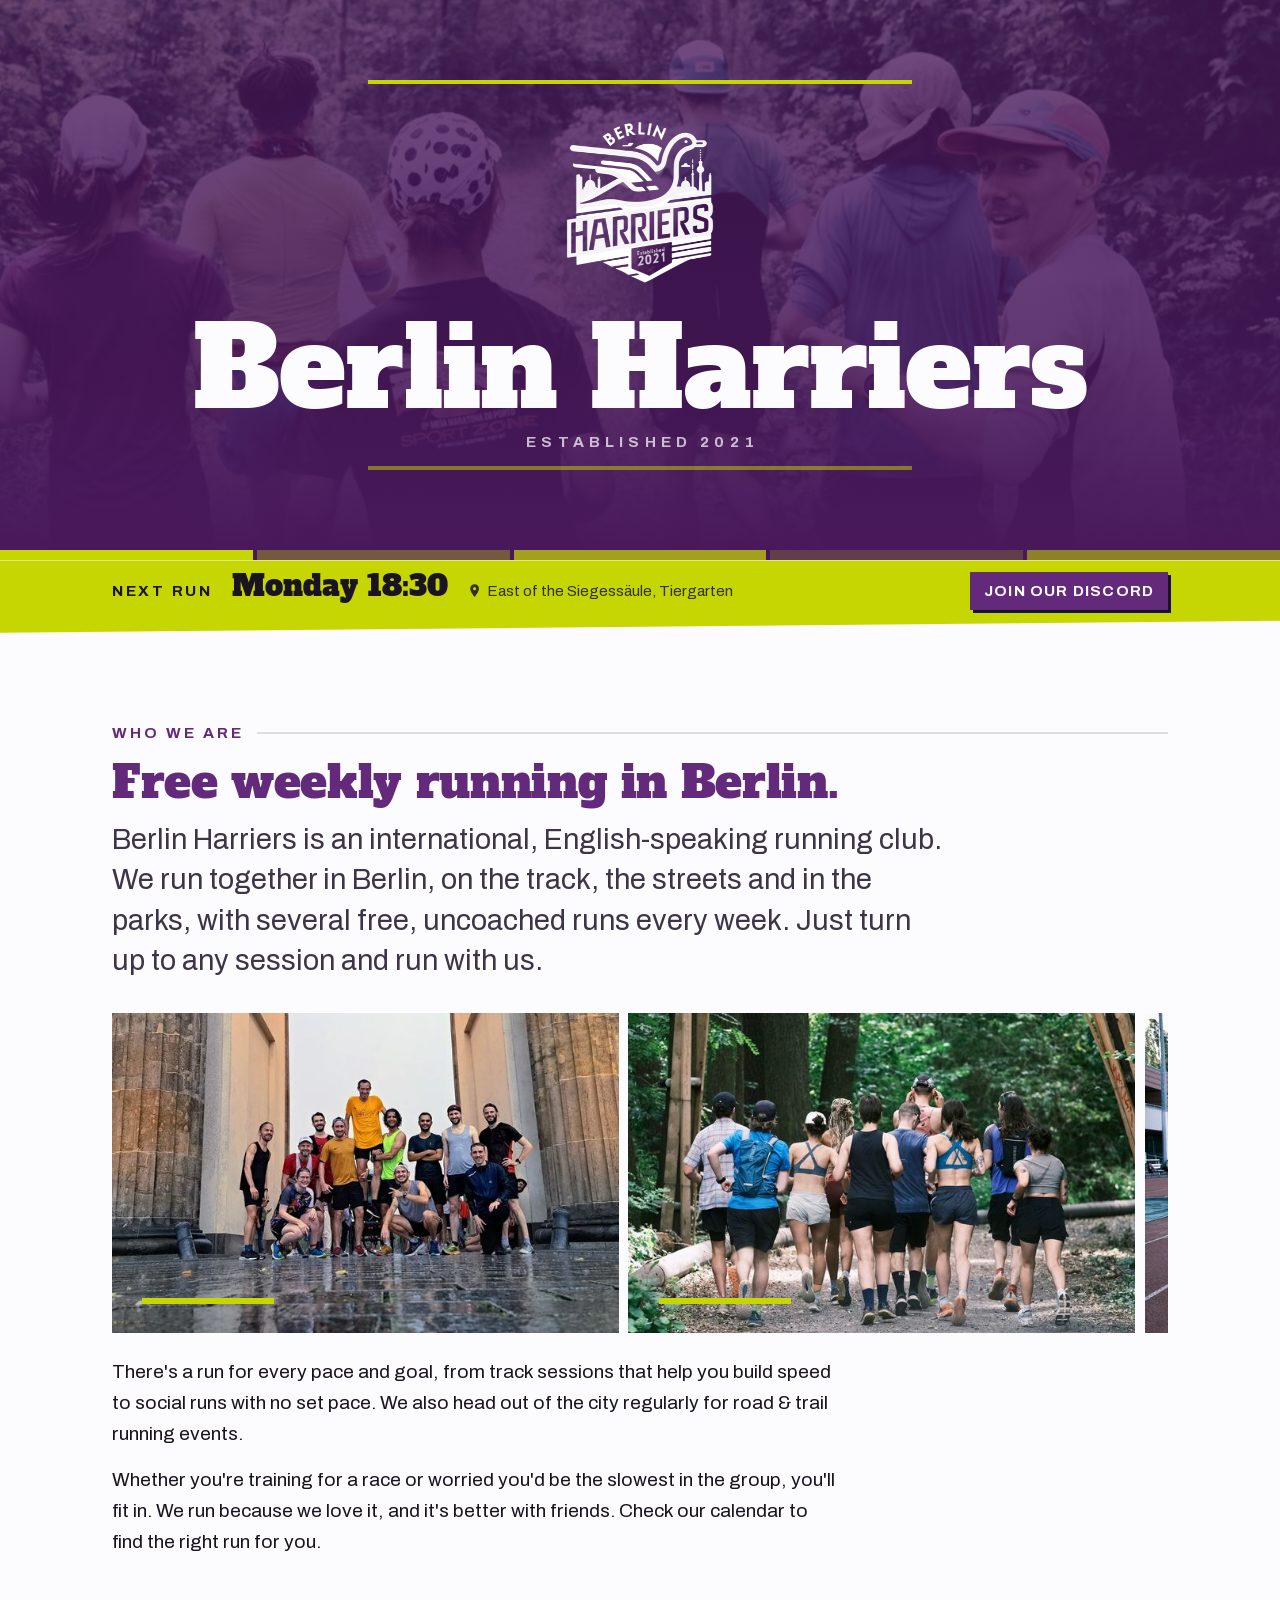
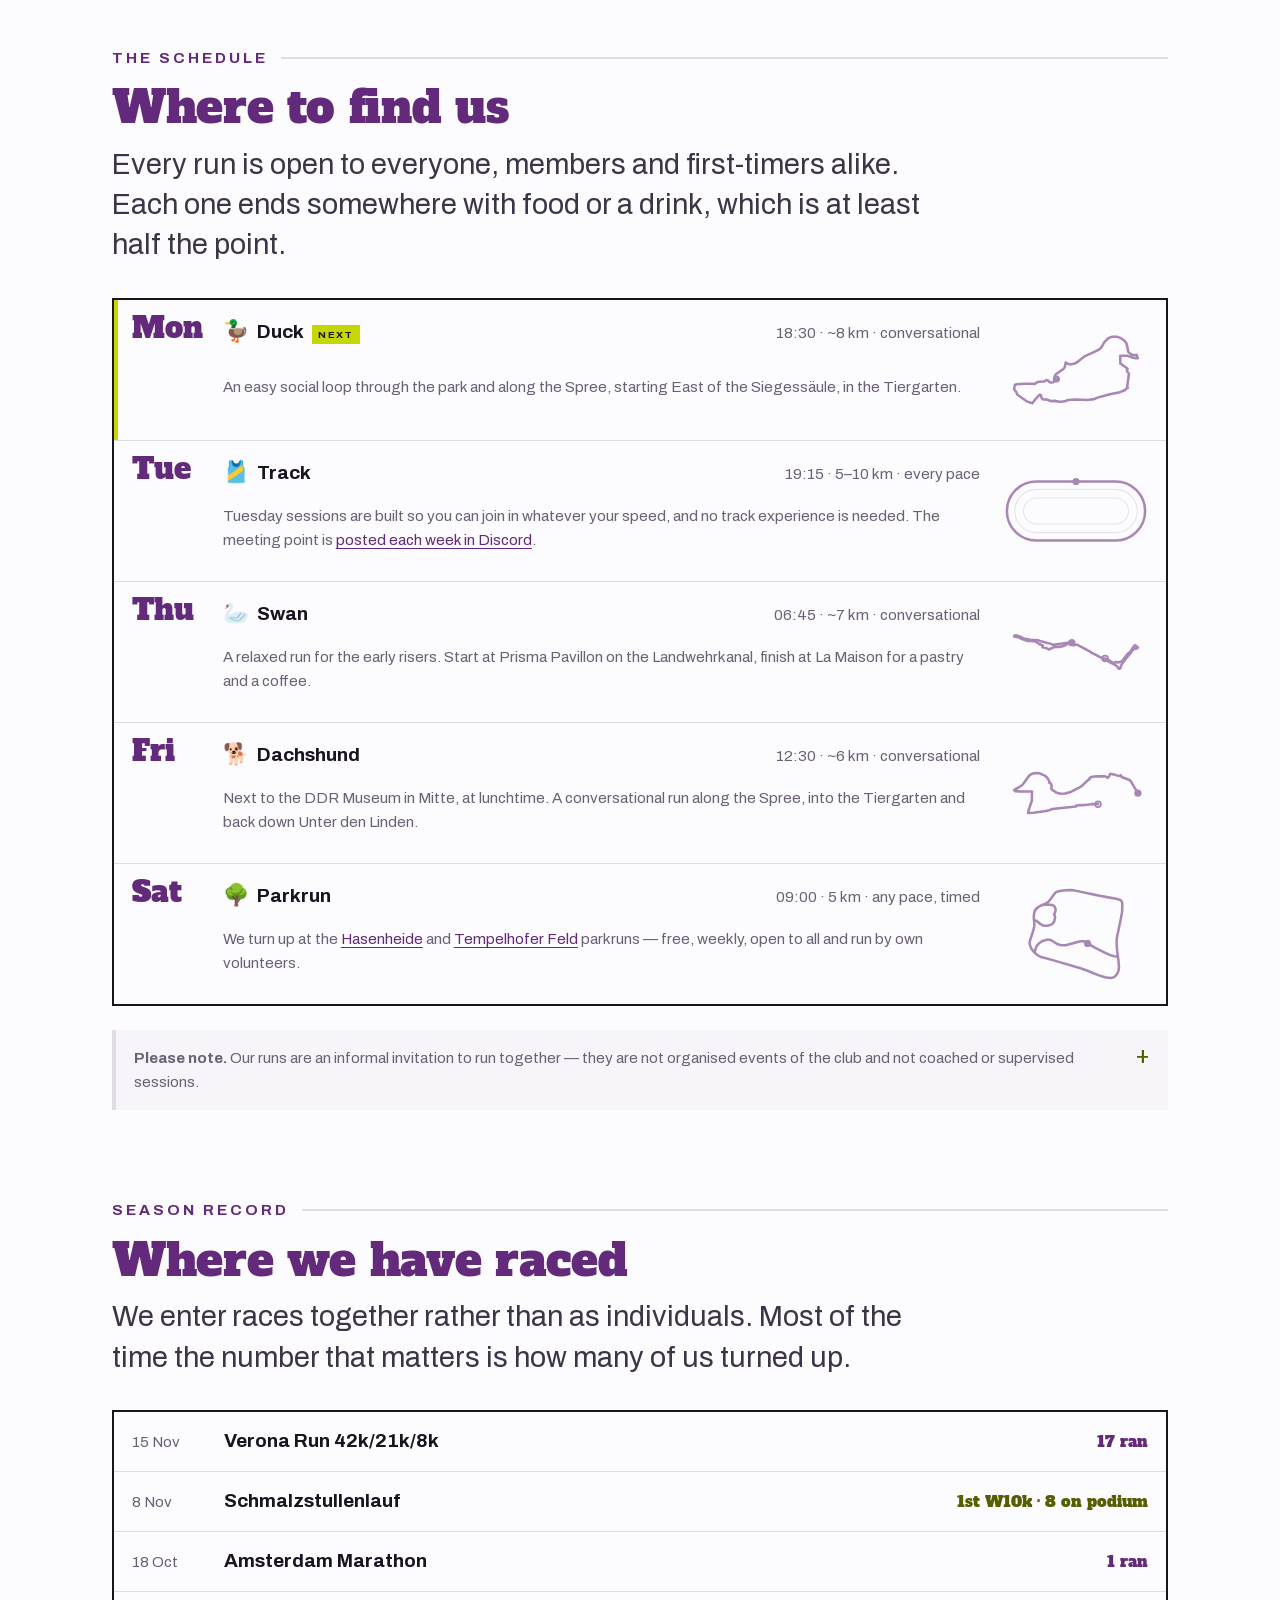
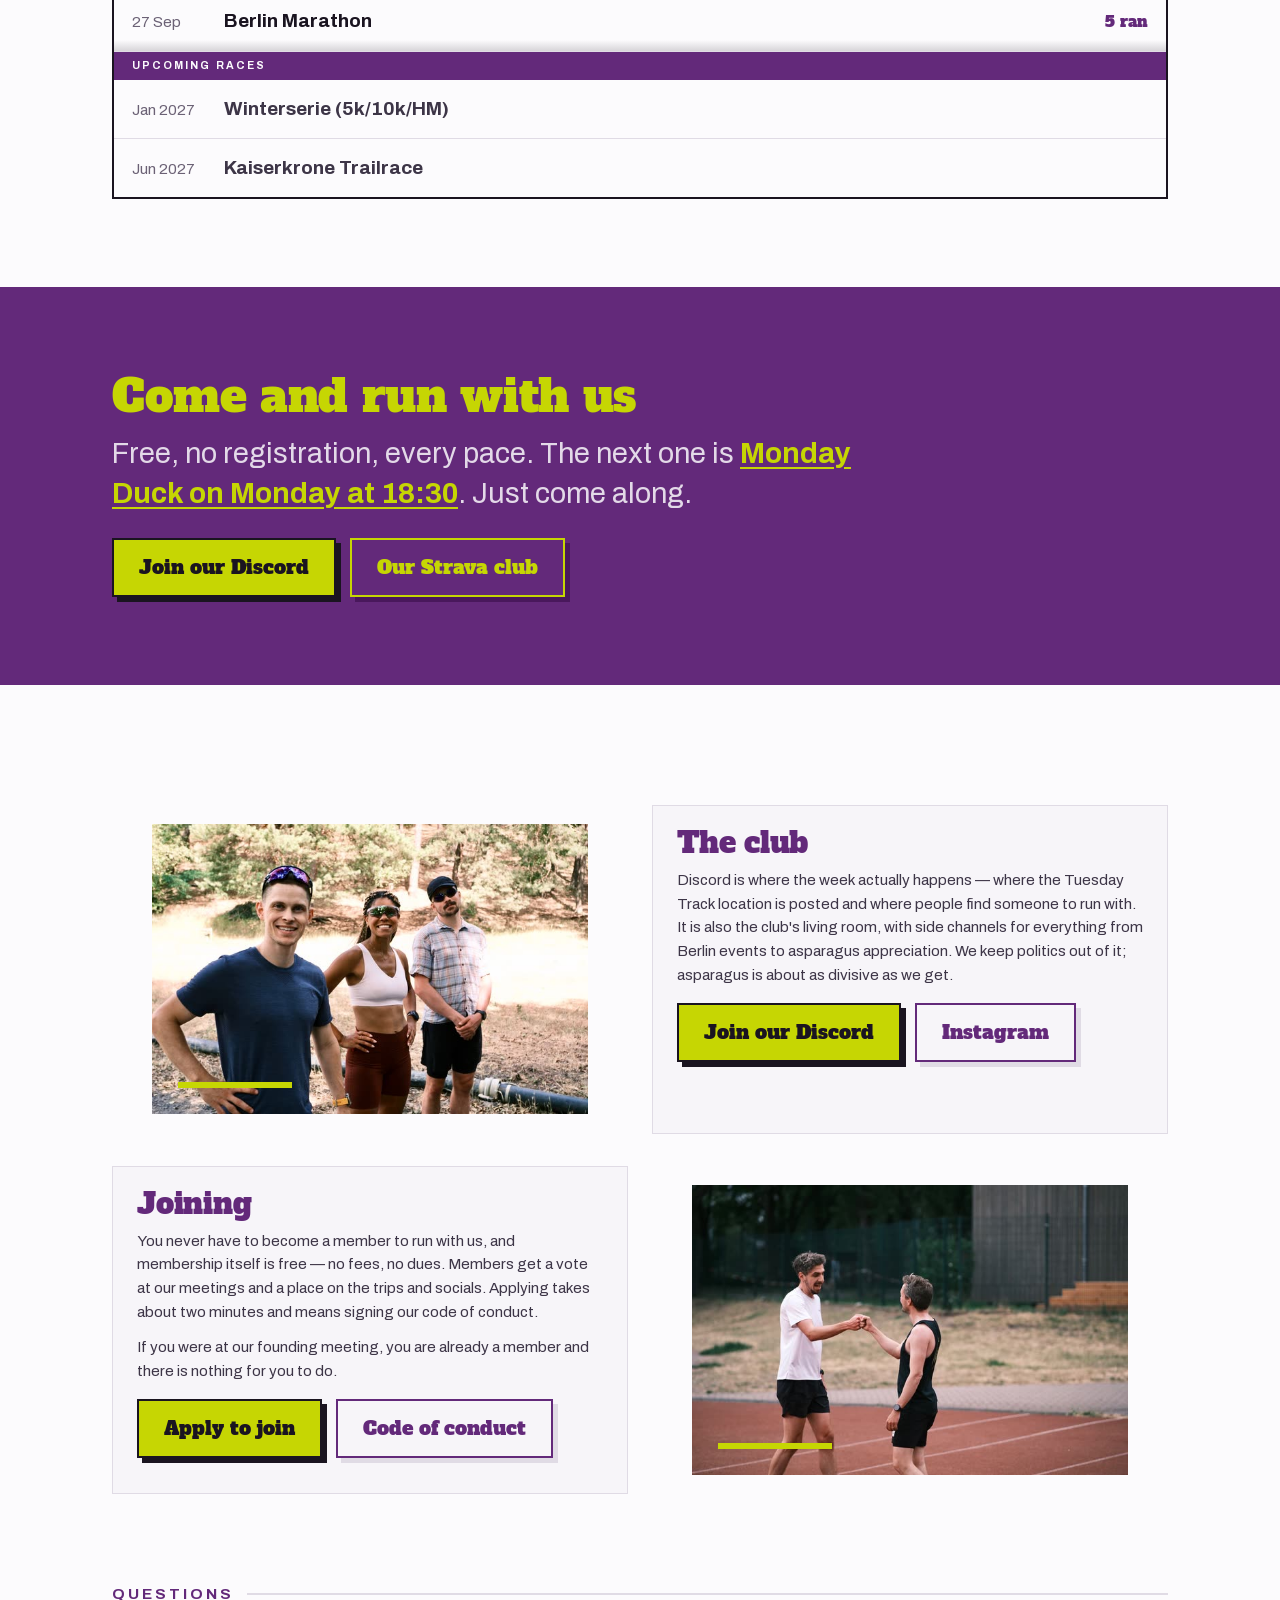
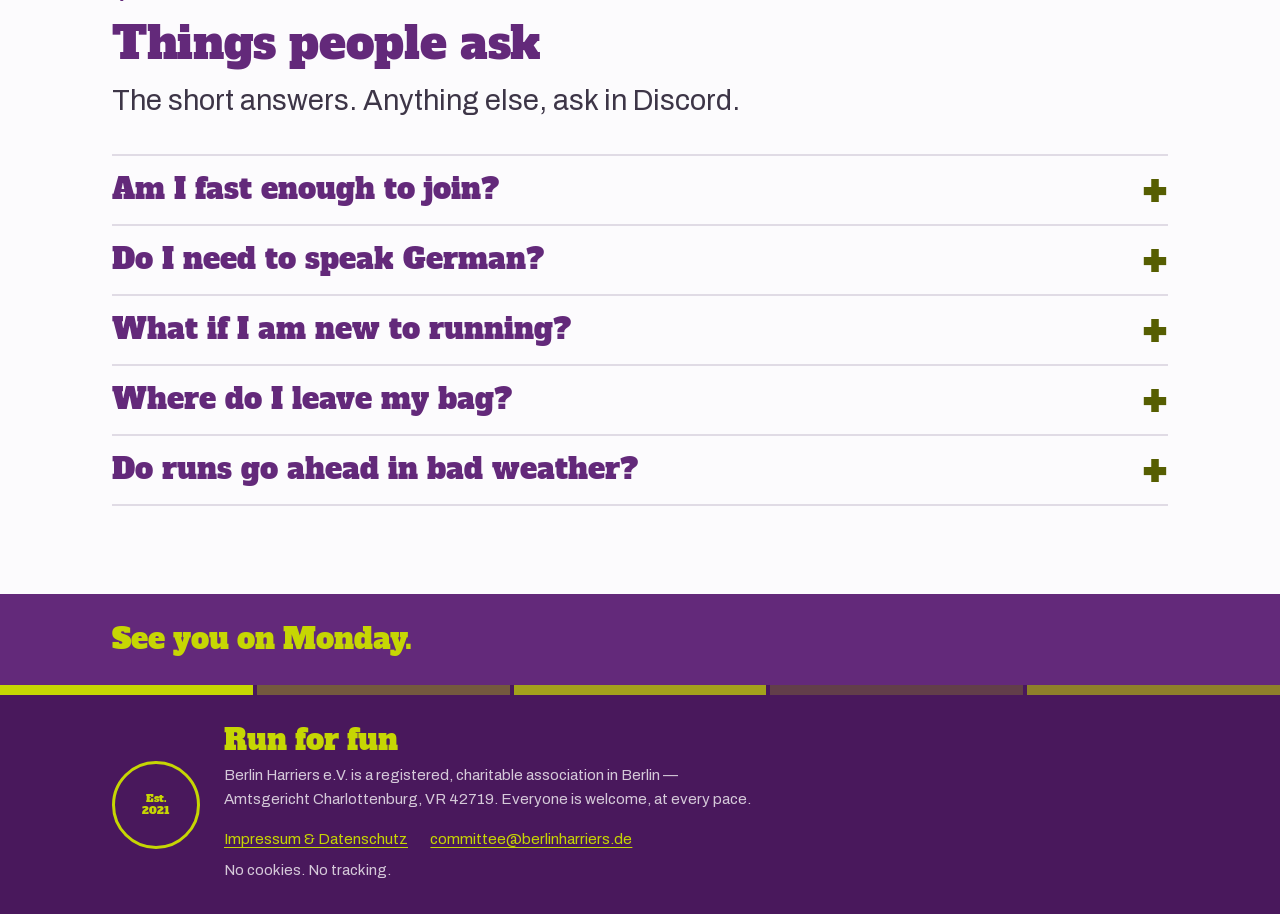
==== commit 6b622600: "small changes to calendar" ====
--- a/site/index.html
+++ b/site/index.html
@@ -97,7 +97,7 @@
 
     <div class="prose" itemprop="description">
       <p>There's a run for every pace and goal, from track sessions that help you build speed to social runs with no set pace.
-        We also head out of the city regularly for trail running events.</p>
+        We also head out of the city regularly for road & trail running events.</p>
       <p>Whether you're training for a race or worried you'd be the slowest in the group, you'll fit in.
         We run because we love it, and it's better with friends. Check our calendar to find the right run for you.</p>
     </div>
@@ -116,7 +116,7 @@
 
       <article class="fix" data-day="1" data-time="18:30" data-label="Monday" data-where="East of the Siegessäule, Tiergarten">
         <span class="day">Mon</span>
-        <span class="name"><span class="mark" aria-hidden="true">🦆</span><a href="runs/monday-duck.html">Monday Duck</a> <span class="todaytag">Next</span></span>
+        <span class="name"><span class="mark" aria-hidden="true">🦆</span><a href="runs/monday-duck.html"><span class="vh">Monday </span>Duck</a> <span class="todaytag">Next</span></span>
         <span class="when num">18:30 · ~8 km · conversational</span>
         <span class="after">An easy social loop through the park and along the Spree, starting East of
           the Siegessäule, in the Tiergarten.</span>
@@ -125,7 +125,7 @@
 
       <article class="fix" data-day="2" data-time="19:15" data-label="Tuesday" data-where="Posted each week in Discord">
         <span class="day">Tue</span>
-        <span class="name"><span class="mark" aria-hidden="true">🎽</span><a href="runs/tuesday-track.html">Tuesday Track</a> <span class="todaytag">Next</span></span>
+        <span class="name"><span class="mark" aria-hidden="true">🎽</span><a href="runs/tuesday-track.html"><span class="vh">Tuesday </span>Track</a> <span class="todaytag">Next</span></span>
         <span class="when num">19:15 · 5–10 km · every pace</span>
         <span class="after">Tuesday sessions are built so you can join in whatever your speed, and no
           track experience is needed. The meeting point is <a href="https://discord.gg/xsdCpfDaTn" target="_blank" rel="noopener">posted each week in
@@ -135,7 +135,7 @@
 
       <article class="fix" data-day="4" data-time="06:45" data-label="Thursday" data-where="Prisma Pavillon, Landwehrkanal">
         <span class="day">Thu</span>
-        <span class="name"><span class="mark" aria-hidden="true">🦢</span><a href="runs/thursday-swan.html">Thursday Swan</a> <span class="todaytag">Next</span></span>
+        <span class="name"><span class="mark" aria-hidden="true">🦢</span><a href="runs/thursday-swan.html"><span class="vh">Thursday </span>Swan</a> <span class="todaytag">Next</span></span>
         <span class="when num">06:45 · ~7 km · conversational</span>
         <span class="after">A relaxed run for the early risers. Start at Prisma Pavillon on the
           Landwehrkanal, finish at La Maison for a pastry and a coffee.</span>
@@ -144,7 +144,7 @@
 
       <article class="fix" data-day="5" data-time="12:30" data-label="Friday" data-where="DDR Museum, Mitte">
         <span class="day">Fri</span>
-        <span class="name"><span class="mark" aria-hidden="true">🐕</span><a href="runs/friday-dachshund.html">Friday Dachshund</a> <span class="todaytag">Next</span></span>
+        <span class="name"><span class="mark" aria-hidden="true">🐕</span><a href="runs/friday-dachshund.html"><span class="vh">Friday </span>Dachshund</a> <span class="todaytag">Next</span></span>
         <span class="when num">12:30 · ~6 km · conversational</span>
         <span class="after">Next to the DDR Museum in Mitte, at lunchtime. A conversational run along
           the Spree, into the Tiergarten and back down Unter den Linden.</span>
@@ -153,7 +153,7 @@
 
       <article class="fix" data-day="6" data-time="09:00" data-label="Saturday" data-where="Hasenheide and Tempelhofer Feld">
         <span class="day">Sat</span>
-        <span class="name"><span class="mark" aria-hidden="true">🌳</span><a href="runs/saturday-parkrun.html">Saturday parkrun</a> <span class="todaytag">Next</span></span>
+        <span class="name"><span class="mark" aria-hidden="true">🌳</span><a href="runs/saturday-parkrun.html"><span class="vh">Saturday </span>parkrun</a> <span class="todaytag">Next</span></span>
         <span class="when num">09:00 · 5 km · any pace, timed</span>
         <span class="after">We turn up at the <a href="https://www.parkrun.com.de/hasenheide/" target="_blank" rel="noopener">Hasenheide<span class="vh"> (opens in a new tab)</span></a>
           and <a href="https://www.parkrun.com.de/tempelhoferfeld/" target="_blank" rel="noopener">Tempelhofer Feld<span class="vh"> (opens in a new tab)</span></a>
@@ -183,7 +183,7 @@
     <div class="season">
       <div class="past" role="region" aria-label="Past races" tabindex="0">
       <div class="row"><span class="dt num">15 Nov</span><span class="ev">Verona Run 42k/21k/8k</span><span class="rs">17 ran</span></div>
-      <div class="row"><span class="dt num">8 Nov</span><span class="ev">Schmalzstullenlauf</span><span class="rs win">1st W10k - 8 on podium</span></div>
+      <div class="row"><span class="dt num">8 Nov</span><span class="ev">Schmalzstullenlauf</span><span class="rs win">1st W10k · 8 on podium</span></div>
       <div class="row"><span class="dt num">18 Oct</span><span class="ev">Amsterdam Marathon</span><span class="rs">1 ran</span></div>
       <div class="row"><span class="dt num">27 Sep</span><span class="ev">Berlin Marathon</span><span class="rs">5 ran</span></div>
       <div class="row"><span class="dt num">13 Sep</span><span class="ev">Kreuzberger Viertelmarathon</span><span class="rs">2 ran</span></div>
--- a/site/styles.css
+++ b/site/styles.css
@@ -184,11 +184,13 @@
   .fix:last-child{border-block-end:0}
   .fix:hover,.fix:focus-within{background-size:100% 100%;color:var(--on-purple)}
   .fix .day{font-family:var(--dsp);font-size:var(--s-1);color:var(--brand);line-height:.9;
-    min-inline-size:4.2rem;transition:color var(--dur-base)}
+    align-self:baseline;min-inline-size:4.2rem;transition:color var(--dur-base)}
   .fix:hover .day,.fix:focus-within .day{color:var(--volt)}
-  .fix .name{font-weight:700;align-self:center;display:flex;align-items:center;gap:.5rem}
+  .fix .name{font-weight:700;align-self:baseline;display:flex;align-items:baseline;gap:.5rem}
   .fix .mark{font-size:1.1em;line-height:1}
-  .fix .name a{color:inherit;text-decoration:none}  /* before the hover rule below, so hover still turns it volt */
+  /* The weekday is visually hidden in the link (the day column shows it), so
+     "parkrun" opens the visible name and takes a capital like its neighbours. */
+  .fix .name a{color:inherit;text-decoration:none;text-transform:capitalize}  /* before the hover rule below, so hover still turns it volt */
   .fix:hover .name a,.fix:focus-within .name a{text-decoration:underline}
   /* The name link covers the whole card; links in the description sit above it. */
   .fix .name a::after{content:"";position:absolute;inset:0}
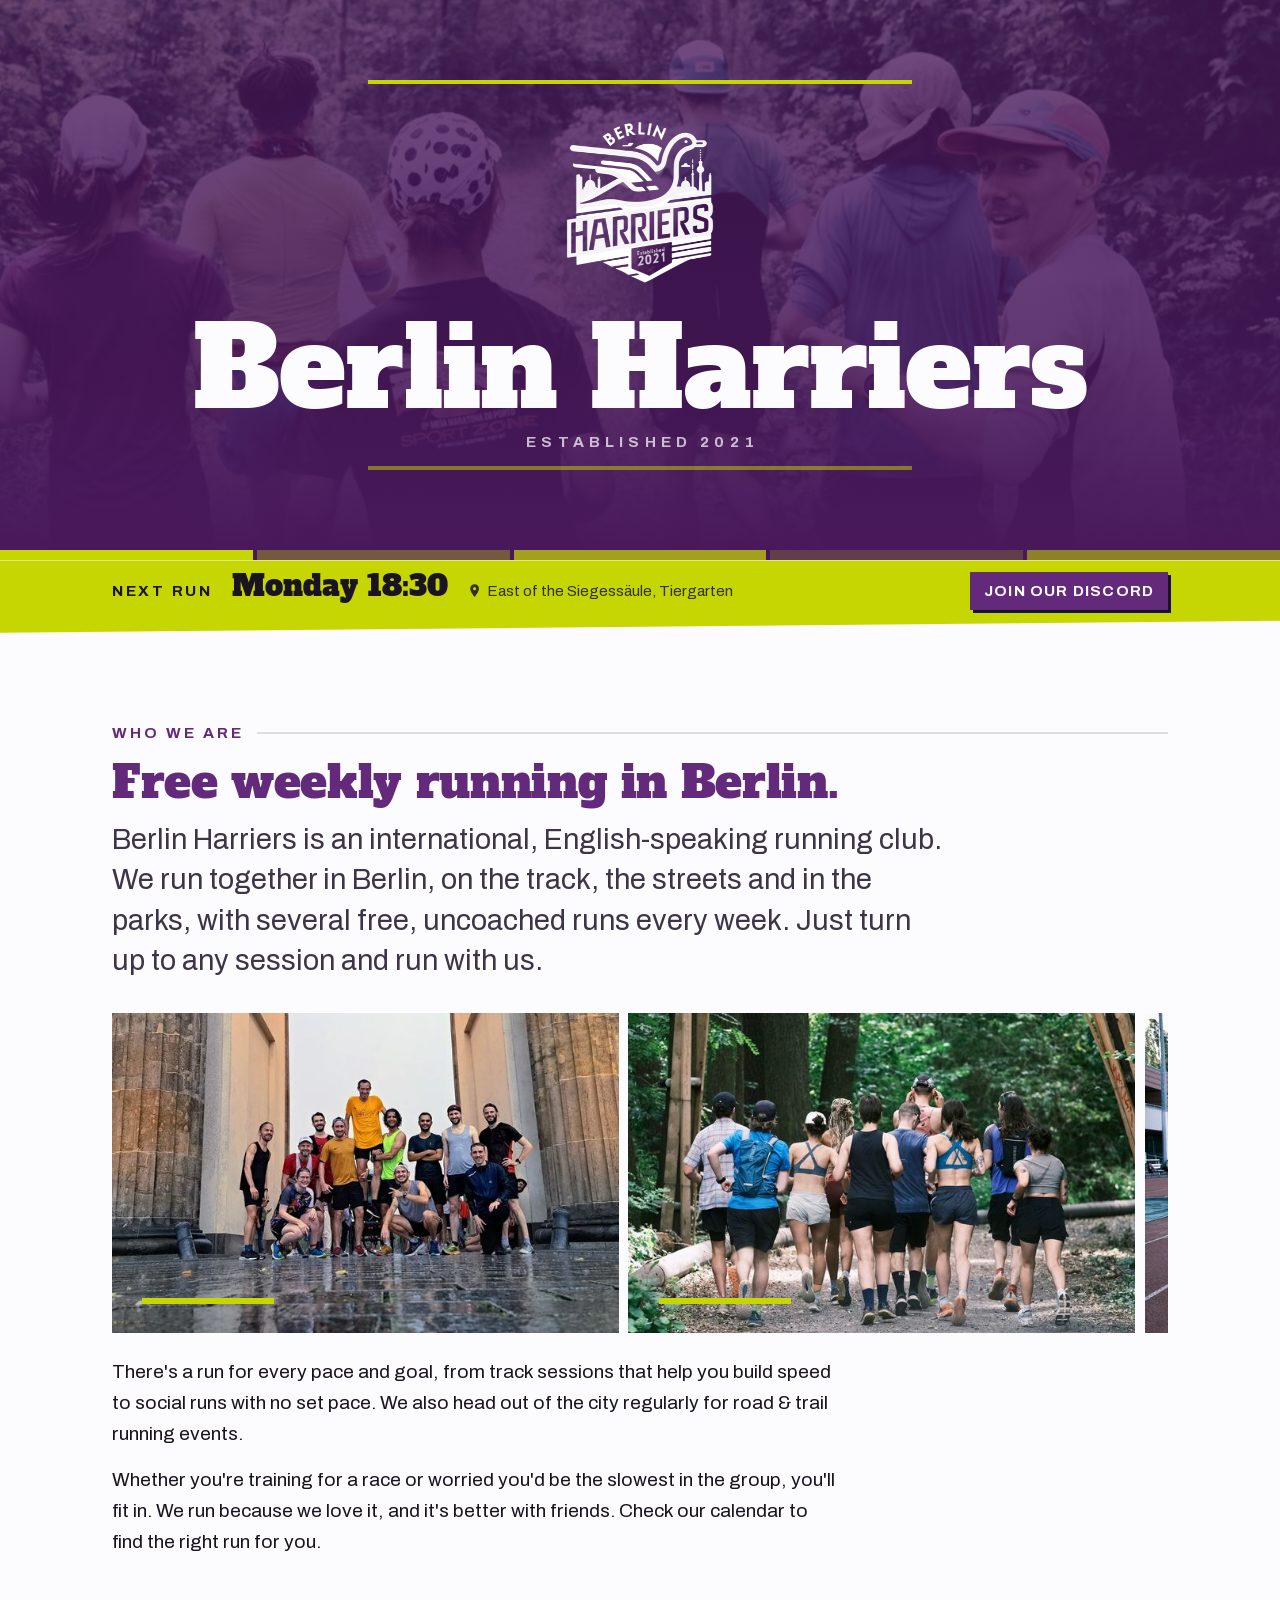
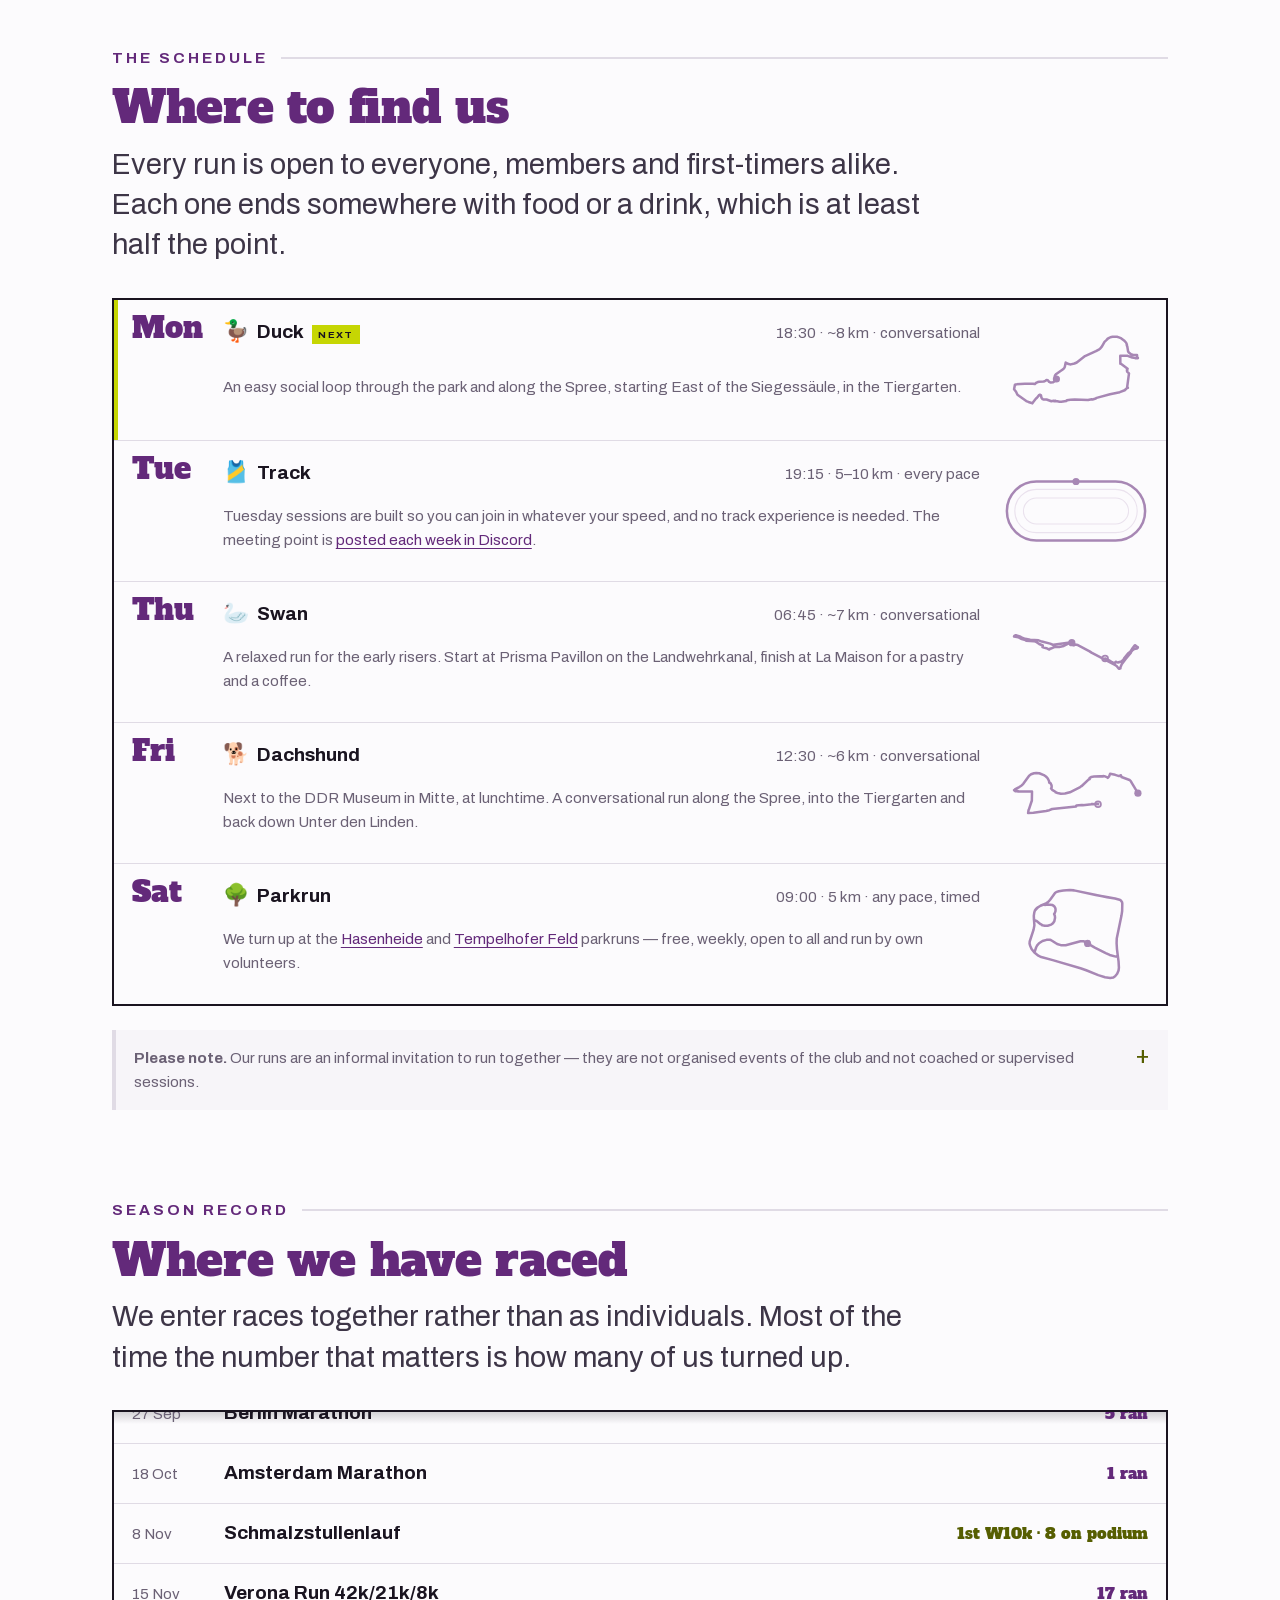
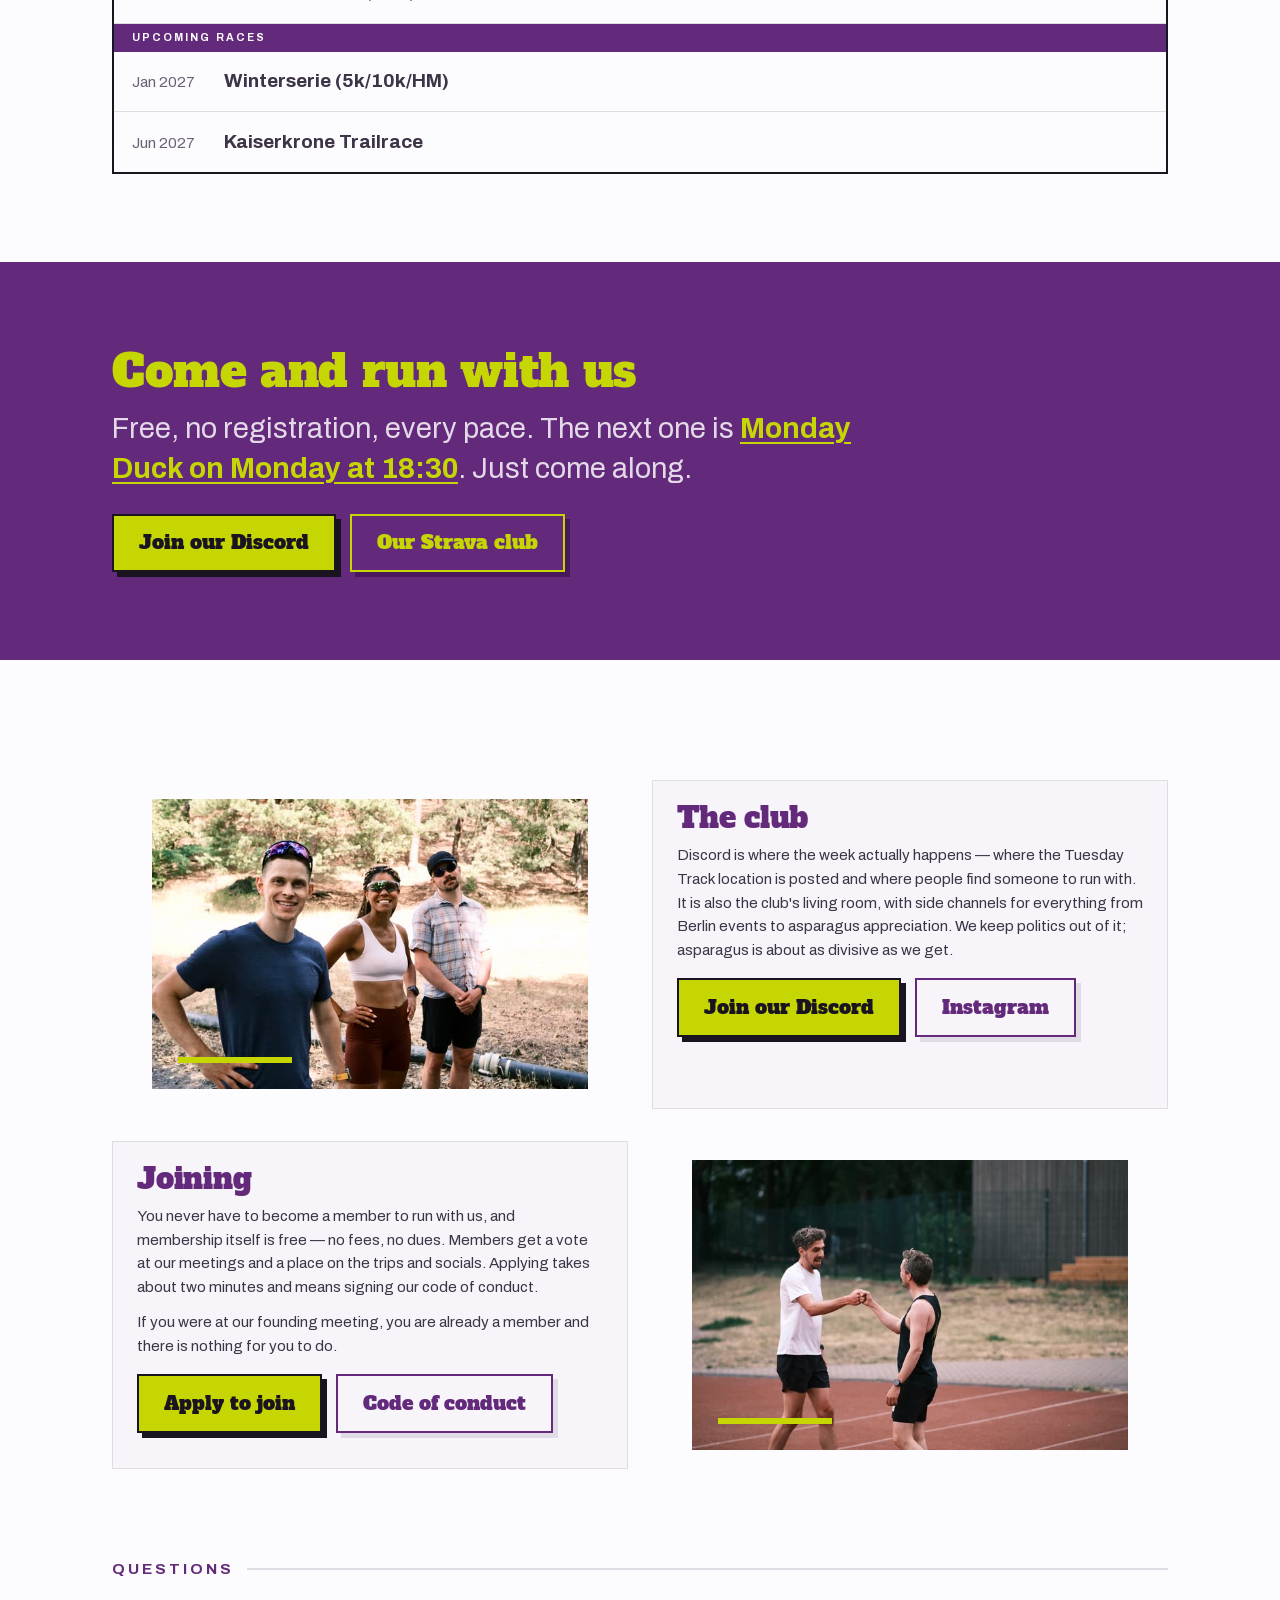
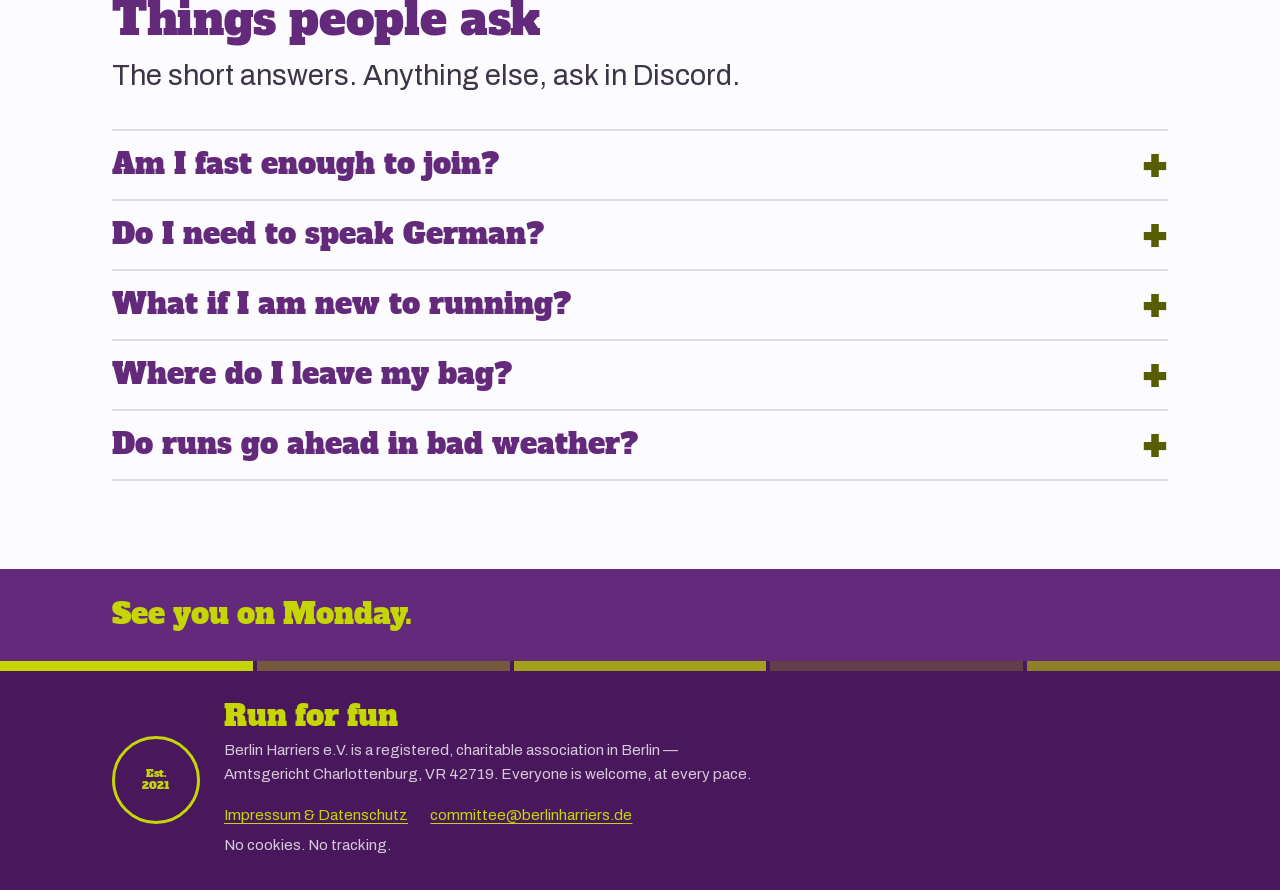
==== commit 0e2dba20: "Merge upstream/main, keeping its date-based race list Co-Authored-By: Claude Opus 5.5 <noreply@anthr" ====
--- a/site/index.html
+++ b/site/index.html
@@ -181,26 +181,27 @@
       that matters is how many of us turned up.</p>
 
     <div class="season">
-      <div class="past" role="region" aria-label="Past races" tabindex="0">
-      <div class="row"><span class="dt num">15 Nov</span><span class="ev">Verona Run 42k/21k/8k</span><span class="rs">17 ran</span></div>
-      <div class="row"><span class="dt num">8 Nov</span><span class="ev">Schmalzstullenlauf</span><span class="rs win">1st W10k · 8 on podium</span></div>
-      <div class="row"><span class="dt num">18 Oct</span><span class="ev">Amsterdam Marathon</span><span class="rs">1 ran</span></div>
-      <div class="row"><span class="dt num">27 Sep</span><span class="ev">Berlin Marathon</span><span class="rs">5 ran</span></div>
-      <div class="row"><span class="dt num">13 Sep</span><span class="ev">Kreuzberger Viertelmarathon</span><span class="rs">2 ran</span></div>
-      <div class="row"><span class="dt num">6 Sep</span><span class="ev">Reinickendorf Halbmarathon</span><span class="rs">2 ran</span></div>
-      <div class="row"><span class="dt num">15–16 Aug</span><span class="ev">Mauerweglauf (100 Miles Berlin)</span><span class="rs win">1st place</span></div>
-      <div class="row"><span class="dt num">13 Jun</span><span class="ev">Tschirgant Trail Race</span><span class="rs">17 ran</span></div>
-      <div class="row"><span class="dt num">10 May</span><span class="ev">Wings for Life World Run</span><span class="rs">2 ran</span></div>
-      <div class="row"><span class="dt num">20 Apr</span><span class="ev">Boston Marathon</span><span class="rs">2 ran</span></div>
-      <div class="row"><span class="dt num">19 Apr</span><span class="ev">Vienna Marathon</span><span class="rs">2 ran</span></div>
-      <div class="row"><span class="dt num">12 Apr</span><span class="ev">Rotterdam Marathon</span><span class="rs">1 ran</span></div>
-      <div class="row"><span class="dt num">6 Mar</span><span class="ev">Transgrancanaria</span><span class="rs">3 ran</span></div>
-      <div class="row"><span class="dt num">1 Mar</span><span class="ev">Kleinmachnow Backyard Half Marathon</span><span class="rs win">1st place</span></div>
+      <!-- Oldest first. data-race is the race's last day (YYYY-MM-DD); app.js
+           compares it with today in Berlin to place the "Upcoming races" marker.
+           For a month-only date, use the last day of that month. -->
+      <div class="races" role="region" aria-label="Race calendar" tabindex="0">
+      <div class="row" data-race="2026-03-01"><span class="dt num">1 Mar</span><span class="ev">Kleinmachnow Backyard Half Marathon</span><span class="rs win">1st place</span></div>
+      <div class="row" data-race="2026-03-06"><span class="dt num">6 Mar</span><span class="ev">Transgrancanaria</span><span class="rs">3 ran</span></div>
+      <div class="row" data-race="2026-04-12"><span class="dt num">12 Apr</span><span class="ev">Rotterdam Marathon</span><span class="rs">1 ran</span></div>
+      <div class="row" data-race="2026-04-19"><span class="dt num">19 Apr</span><span class="ev">Vienna Marathon</span><span class="rs">2 ran</span></div>
+      <div class="row" data-race="2026-04-20"><span class="dt num">20 Apr</span><span class="ev">Boston Marathon</span><span class="rs">2 ran</span></div>
+      <div class="row" data-race="2026-05-10"><span class="dt num">10 May</span><span class="ev">Wings for Life World Run</span><span class="rs">2 ran</span></div>
+      <div class="row" data-race="2026-06-13"><span class="dt num">13 Jun</span><span class="ev">Tschirgant Trail Race</span><span class="rs">17 ran</span></div>
+      <div class="row" data-race="2026-08-16"><span class="dt num">15–16 Aug</span><span class="ev">Mauerweglauf (100 Miles Berlin)</span><span class="rs win">1st place</span></div>
+      <div class="row" data-race="2026-09-06"><span class="dt num">6 Sep</span><span class="ev">Reinickendorf Halbmarathon</span><span class="rs">2 ran</span></div>
+      <div class="row" data-race="2026-09-13"><span class="dt num">13 Sep</span><span class="ev">Kreuzberger Viertelmarathon</span><span class="rs">2 ran</span></div>
+      <div class="row" data-race="2026-09-27"><span class="dt num">27 Sep</span><span class="ev">Berlin Marathon</span><span class="rs">5 ran</span></div>
+      <div class="row" data-race="2026-10-18"><span class="dt num">18 Oct</span><span class="ev">Amsterdam Marathon</span><span class="rs">1 ran</span></div>
+      <div class="row" data-race="2026-11-08"><span class="dt num">8 Nov</span><span class="ev">Schmalzstullenlauf</span><span class="rs win">1st W10k · 8 on podium</span></div>
+      <div class="row" data-race="2026-11-15"><span class="dt num">15 Nov</span><span class="ev">Verona Run 42k/21k/8k</span><span class="rs">17 ran</span></div>
+      <div class="row" data-race="2027-01-31"><span class="dt num">Jan 2027</span><span class="ev">Winterserie (5k/10k/HM)</span></div>
+      <div class="row" data-race="2027-06-26"><span class="dt num">Jun 2027</span><span class="ev">Kaiserkrone Trailrace</span></div>
       </div>
-      <!-- data-ends: the race's last day (month end if only the month is known), used by app.js -->
-      <div class="now">Upcoming races</div>
-      <div class="row up" data-ends="2027-01-31"><span class="dt num">Jan 2027</span><span class="ev">Winterserie (5k/10k/HM)</span></div>
-      <div class="row up" data-ends="2027-06-26"><span class="dt num">Jun 2027</span><span class="ev">Kaiserkrone Trailrace</span></div>
     </div>
 
 
--- a/site/styles.css
+++ b/site/styles.css
@@ -239,15 +239,17 @@
   .season .row{display:grid;grid-template-columns:4.75rem 1fr auto;gap:.5rem 1rem;
     padding:.85rem 1.1rem;border-block-end:1px solid var(--line);align-items:baseline}
   .season .row:last-child{border-block-end:0}
-  /* Past races scroll inside the box. The "local" layers cover the "scroll"
-     shadows at each end, so a shadow only shows where there is more to see. */
-  .season .past{overflow-y:auto;max-block-size:15rem;background:
+  /* All races scroll inside the box, oldest first; app.js adds the .now marker
+     and scrolls it into view. The "local" layers cover the "scroll" shadows at
+     each end, so a shadow only shows where there is more to see. position:
+     relative makes the list the offsetParent its script measures against. */
+  .season .races{position:relative;overflow-y:auto;max-block-size:22.5rem;background:
     linear-gradient(var(--paper) 30%,transparent) top/100% 2.5rem no-repeat local,
     linear-gradient(transparent,var(--paper) 70%) bottom/100% 2.5rem no-repeat local,
     linear-gradient(color-mix(in oklab,var(--ink) 18%,transparent),transparent) top/100% .75rem no-repeat scroll,
     linear-gradient(transparent,color-mix(in oklab,var(--ink) 18%,transparent)) bottom/100% .75rem no-repeat scroll}
-  .season .past .row{box-sizing:border-box;min-block-size:3.75rem;align-content:center}
-  .season .past:focus-visible{outline-offset:-3px}
+  .season .races .row{box-sizing:border-box;min-block-size:3.75rem;align-content:center}
+  .season .races:focus-visible{outline-offset:-3px}
   .season .dt{font-size:var(--s--1);color:var(--muted);font-variant-numeric:tabular-nums}
   .season .ev{font-weight:700}
   .season .rs{font-family:var(--dsp);color:var(--brand);font-size:var(--s--1);white-space:nowrap}
@@ -255,14 +257,13 @@
   .season .now{background:var(--purple);color:var(--on-purple);padding:.35rem 1.1rem;
     font-family:var(--body);font-weight:700;font-size:.66rem;letter-spacing:.2em;text-transform:uppercase}
   .season .row.up .ev{color:var(--ink-soft)}
-  .season .row.up .rs{color:var(--volt-ink)}
   @container season (inline-size < 36rem){
-    .season .past{max-block-size:25.25rem}  /* roughly four races, allowing for wrapped names */
+    .season .races{max-block-size:25.25rem}  /* rows grow when names wrap */
     .season .row{grid-template-columns:4.75rem minmax(0,1fr)}
     .season .rs{grid-column:2;white-space:normal}
   }
   @container season (24rem <= inline-size < 36rem){
-    .season .past{max-block-size:22rem}
+    .season .races{max-block-size:22rem}
   }
 
   /* buttons B1 */
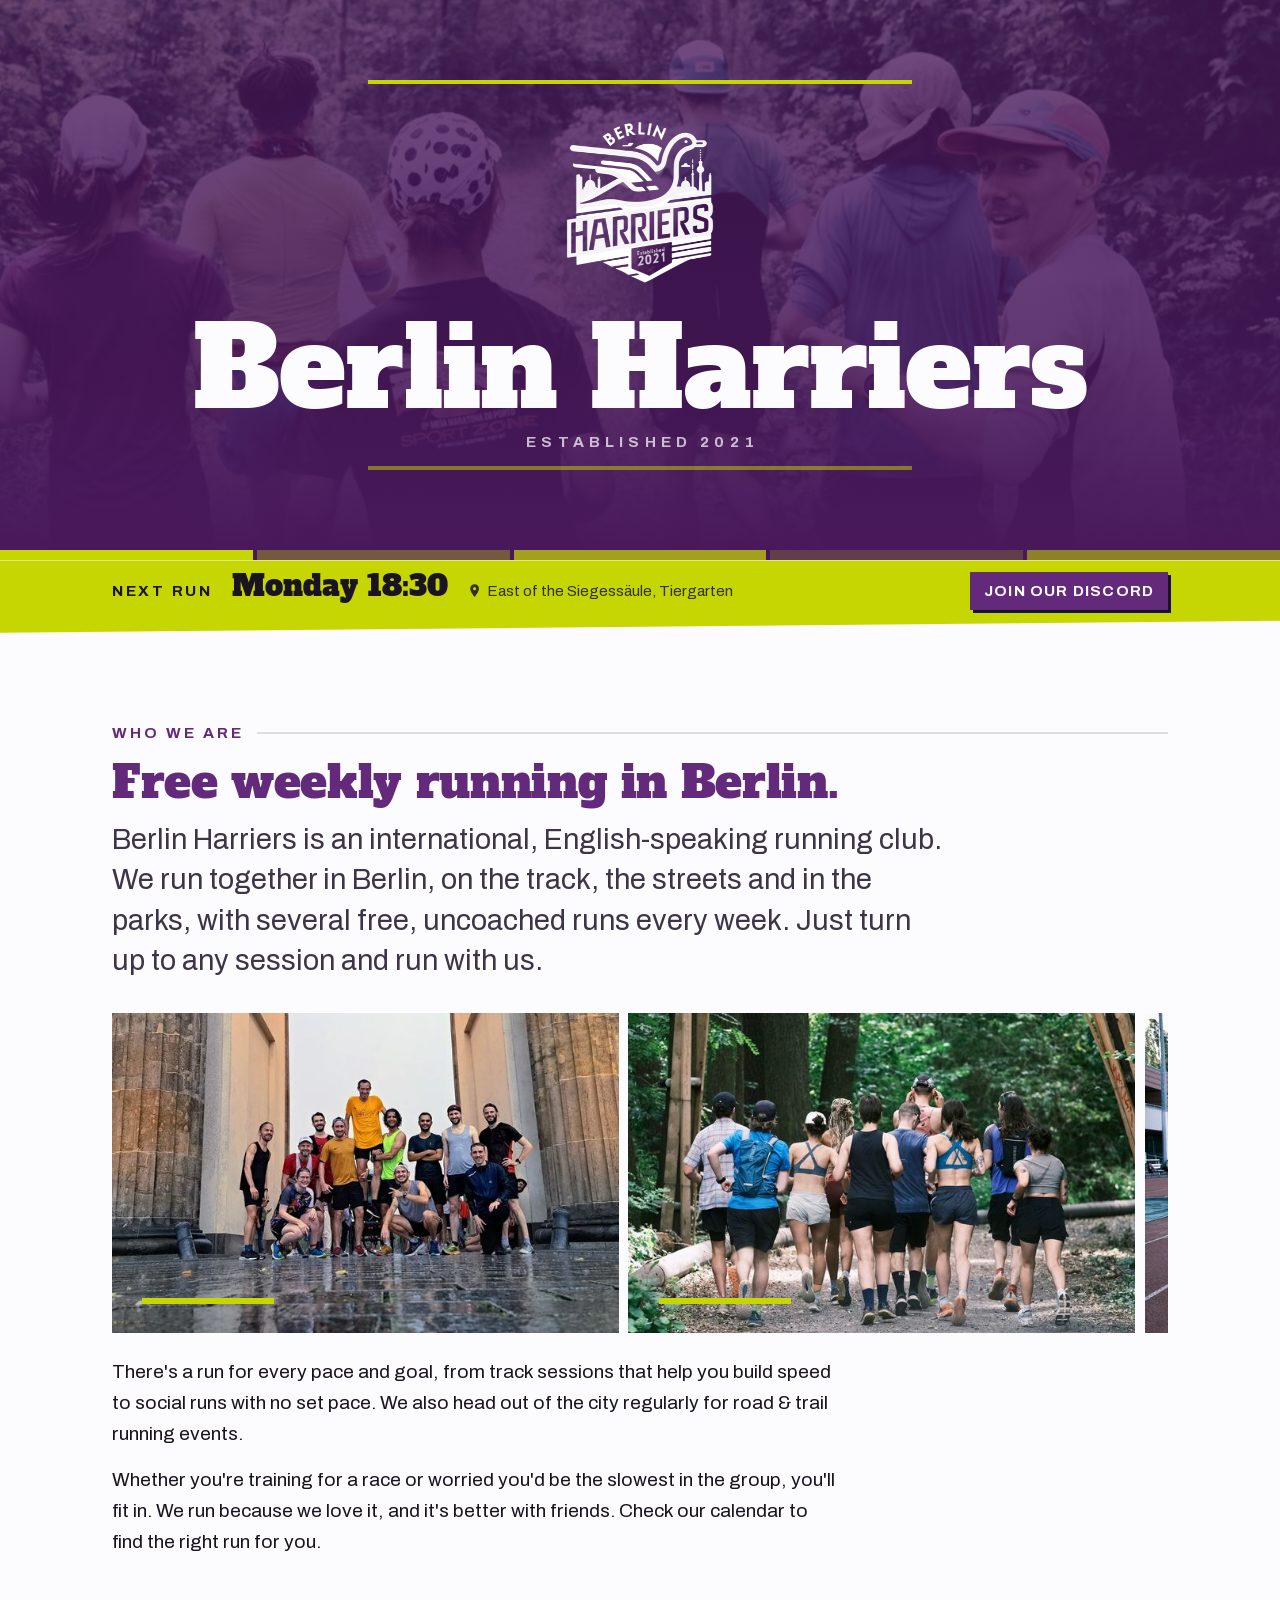
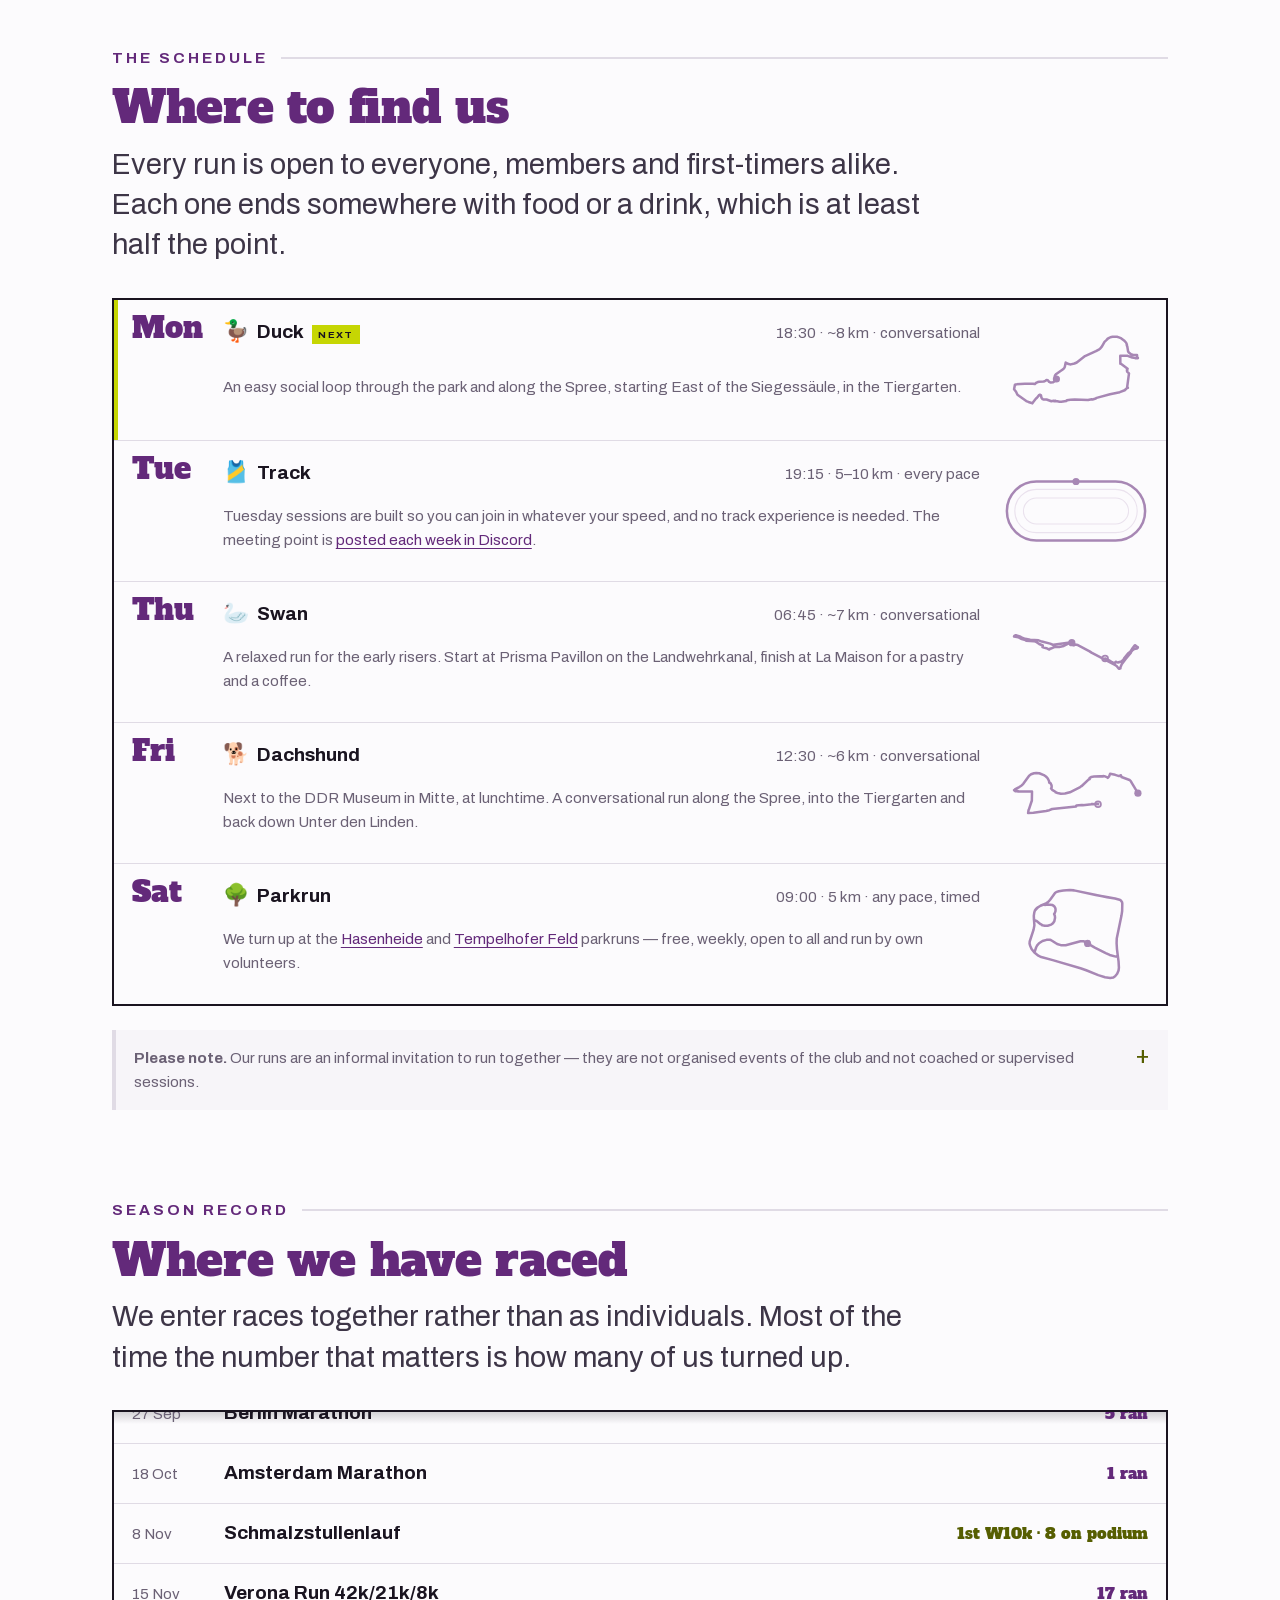
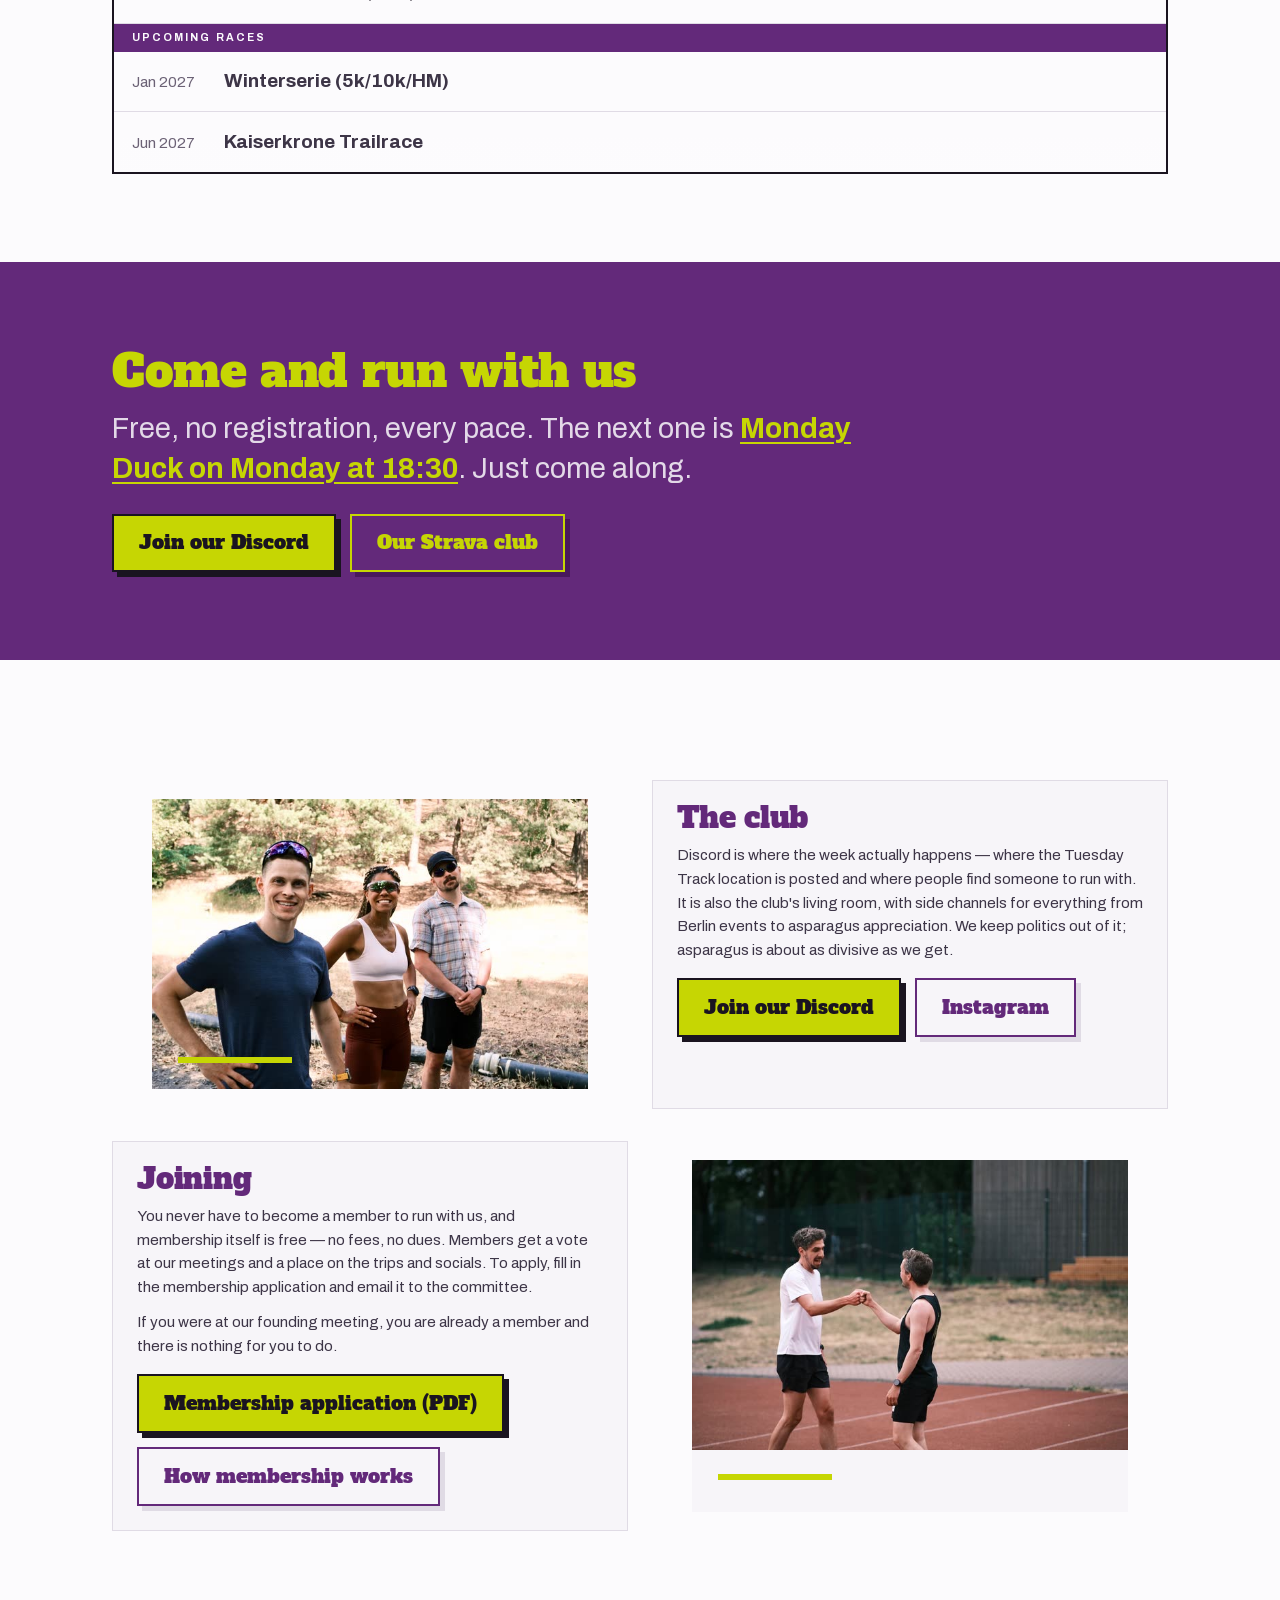
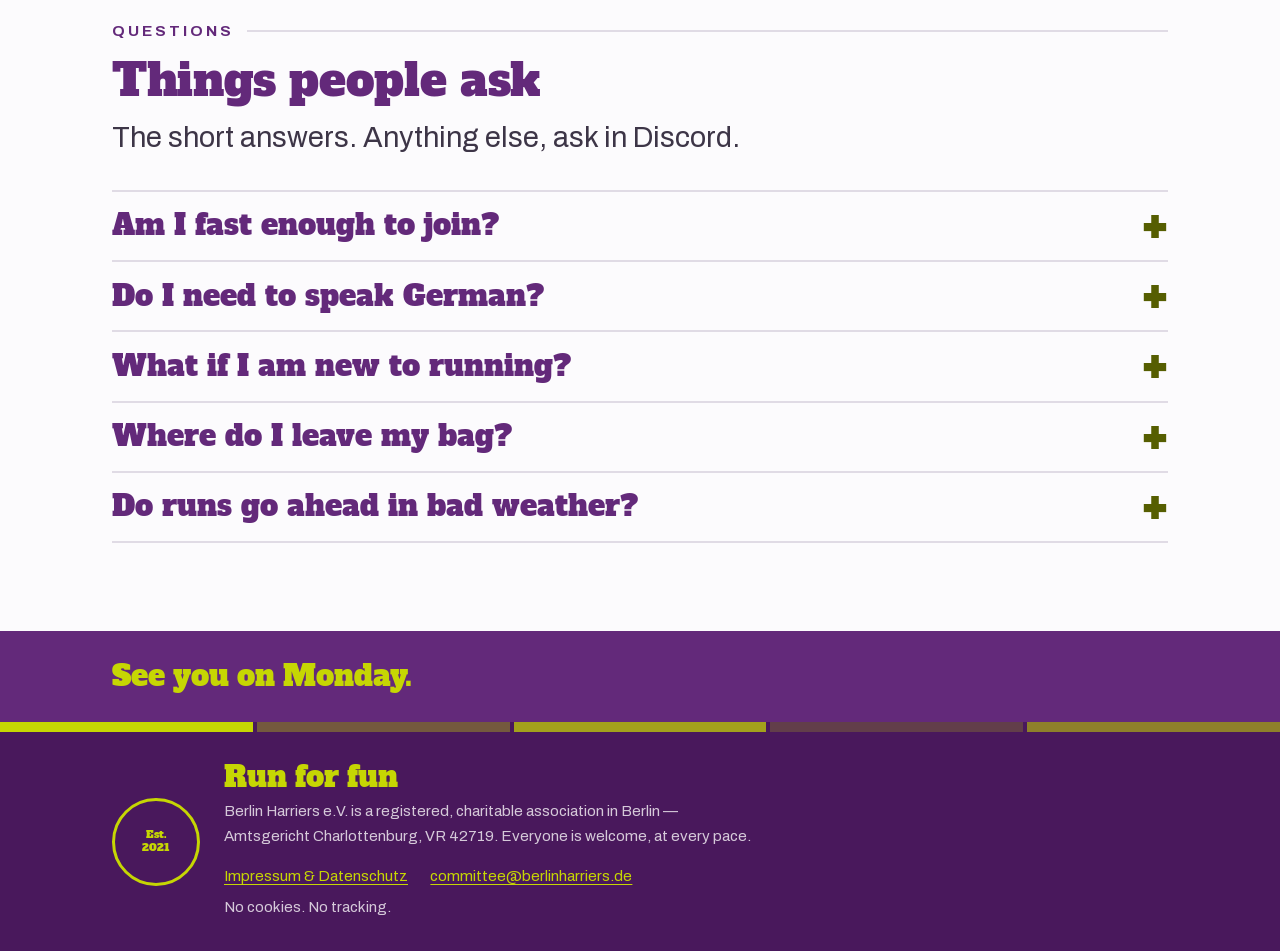
==== commit 33c38494: "Add a membership page and use the club's public Discord invite The old site's /membership page and i" ====
--- a/site/index.html
+++ b/site/index.html
@@ -12,9 +12,13 @@
 <meta property="og:title" content="Berlin Harriers e.V. — Run for fun">
 <meta property="og:description" content="A free, English-speaking running club in Berlin. Five runs a week. No fees, no registration, no set pace.">
 <meta property="og:url" content="https://berlinharriers.de/">
-<meta property="og:image" content="https://berlinharriers.de/photos/forest-1600.jpg">
-<meta property="og:image:alt" content="About a dozen runners seen from behind, jogging together along a gravel path through green woodland on a summer day">
 <meta property="og:locale" content="en_GB">
+<meta property="og:site_name" content="Berlin Harriers e.V.">
+<meta property="og:image" content="https://berlinharriers.de/og/home.jpg">
+<meta property="og:image:type" content="image/jpeg">
+<meta property="og:image:width" content="1200">
+<meta property="og:image:height" content="630">
+<meta property="og:image:alt" content="Berlin Harriers crest and name over a purple-tinted photo of runners on a woodland path. Free, English-speaking running club, five runs a week.">
 <meta name="twitter:card" content="summary_large_image">
 <meta name="theme-color" content="#49185c">
 <link rel="preload" as="font" type="font/woff2" href="fonts/archivo.woff2" crossorigin>
@@ -29,7 +33,7 @@
 <meta itemprop="foundingDate" content="2021">
 <link itemprop="sameAs" href="https://www.strava.com/clubs/1002515">
 <link itemprop="sameAs" href="https://www.instagram.com/berlinharriers/">
-<link itemprop="sameAs" href="https://discord.gg/xsdCpfDaTn">
+<link itemprop="sameAs" href="https://discord.gg/tegXxSFU8Y">
 
 <a class="skip" href="#runs">Skip to the runs</a>
 
@@ -57,7 +61,7 @@
     <span class="lbl">Next run</span>
     <a class="run" href="runs/monday-duck.html" data-next-link><b data-next-when>Monday 18:30</b></a>
     <span class="where"><svg class="pin" viewBox="0 0 24 24" aria-hidden="true"><path fill="currentColor" d="M12 2a7 7 0 0 0-7 7c0 5 7 13 7 13s7-8 7-13a7 7 0 0 0-7-7Zm0 9.5A2.5 2.5 0 1 1 12 6.5a2.5 2.5 0 0 1 0 5Z"/></svg><span data-next-where>East of the Siegessäule, Tiergarten</span></span>
-    <a class="join" href="https://discord.com/invite/xsdCpfDaTn" target="_blank" rel="noopener">Join our Discord<span class="vh"> (opens in a new tab)</span></a>
+    <a class="join" href="https://discord.gg/tegXxSFU8Y" target="_blank" rel="noopener">Join our Discord<span class="vh"> (opens in a new tab)</span></a>
   </div>
 </div>
 
@@ -128,7 +132,7 @@
         <span class="name"><span class="mark" aria-hidden="true">🎽</span><a href="runs/tuesday-track.html"><span class="vh">Tuesday </span>Track</a> <span class="todaytag">Next</span></span>
         <span class="when num">19:15 · 5–10 km · every pace</span>
         <span class="after">Tuesday sessions are built so you can join in whatever your speed, and no
-          track experience is needed. The meeting point is <a href="https://discord.gg/xsdCpfDaTn" target="_blank" rel="noopener">posted each week in
+          track experience is needed. The meeting point is <a href="https://discord.gg/tegXxSFU8Y" target="_blank" rel="noopener">posted each week in
           Discord<span class="vh"> (opens in a new tab)</span></a>.</span>
         <svg class="rt" viewBox="0 0 200 150" aria-hidden="true"><g fill="none" stroke="currentColor" stroke-linecap="round"><path opacity=".22" stroke-width="1.5" d="M45 45h110a30 30 0 0 1 0 60H45a30 30 0 0 1 0-60Z"/><path opacity=".22" stroke-width="1.5" d="M45 57h110a18 18 0 0 1 0 36H45a18 18 0 0 1 0-36Z"/><path stroke-width="3.5" d="M45 34h110a41 41 0 0 1 0 82H45a41 41 0 0 1 0-82Z"/></g><circle cx="100" cy="34" r="5" fill="currentColor"/></svg>
       </article>
@@ -214,7 +218,7 @@
     <p>Free, no registration, every pace. The next one is
       <a href="runs/monday-duck.html" data-next-run data-next-link>Monday Duck on Monday at 18:30</a>. Just come along.</p>
     <div class="btns">
-      <a class="btn" href="https://discord.gg/xsdCpfDaTn" target="_blank" rel="noopener">Join our Discord<span class="vh"> (opens in a new tab)</span></a>
+      <a class="btn" href="https://discord.gg/tegXxSFU8Y" target="_blank" rel="noopener">Join our Discord<span class="vh"> (opens in a new tab)</span></a>
       <a class="btn ghost" href="https://www.strava.com/clubs/1002515" target="_blank" rel="noopener">Our Strava club<span class="vh"> (opens in a new tab)</span></a>
     </div>
   </div>
@@ -235,7 +239,7 @@
           for everything from Berlin events to asparagus appreciation. We keep politics out of it;
           asparagus is about as divisive as we get.</p>
         <div class="btns">
-          <a class="btn" href="https://discord.gg/xsdCpfDaTn" target="_blank" rel="noopener">Join our Discord<span class="vh"> (opens in a new tab)</span></a>
+          <a class="btn" href="https://discord.gg/tegXxSFU8Y" target="_blank" rel="noopener">Join our Discord<span class="vh"> (opens in a new tab)</span></a>
           <a class="btn ghost" href="https://www.instagram.com/berlinharriers/" target="_blank" rel="noopener">Instagram<span class="vh"> (opens in a new tab)</span></a>
         </div>
       </div>
@@ -246,12 +250,12 @@
         <h3>Joining</h3>
         <p>You never have to become a member to run with us, and membership itself is free — no fees,
           no dues. Members get a vote at our meetings and a place on the trips and socials.
-          Applying takes about two minutes and means signing our code of conduct.</p>
+          To apply, fill in the membership application and email it to the committee.</p>
         <p style="margin-block-start:var(--sp-3)">If you were at our founding meeting, you are
           already a member and there is nothing for you to do.</p>
         <div class="btns">
-          <a class="btn" href="https://forms.gle/tWHdSD7uLZCcdwvS8" target="_blank" rel="noopener">Apply to join<span class="vh"> (opens in a new tab)</span></a>
-          <a class="btn ghost" href="code-of-conduct.pdf" target="_blank" rel="noopener">Code of conduct<span class="vh"> (opens in a new tab)</span></a>
+          <a class="btn" href="membership-application.pdf" target="_blank" rel="noopener">Membership application (PDF)<span class="vh"> (opens in a new tab)</span></a>
+          <a class="btn ghost" href="membership.html">How membership works</a>
         </div>
       </div>
 
